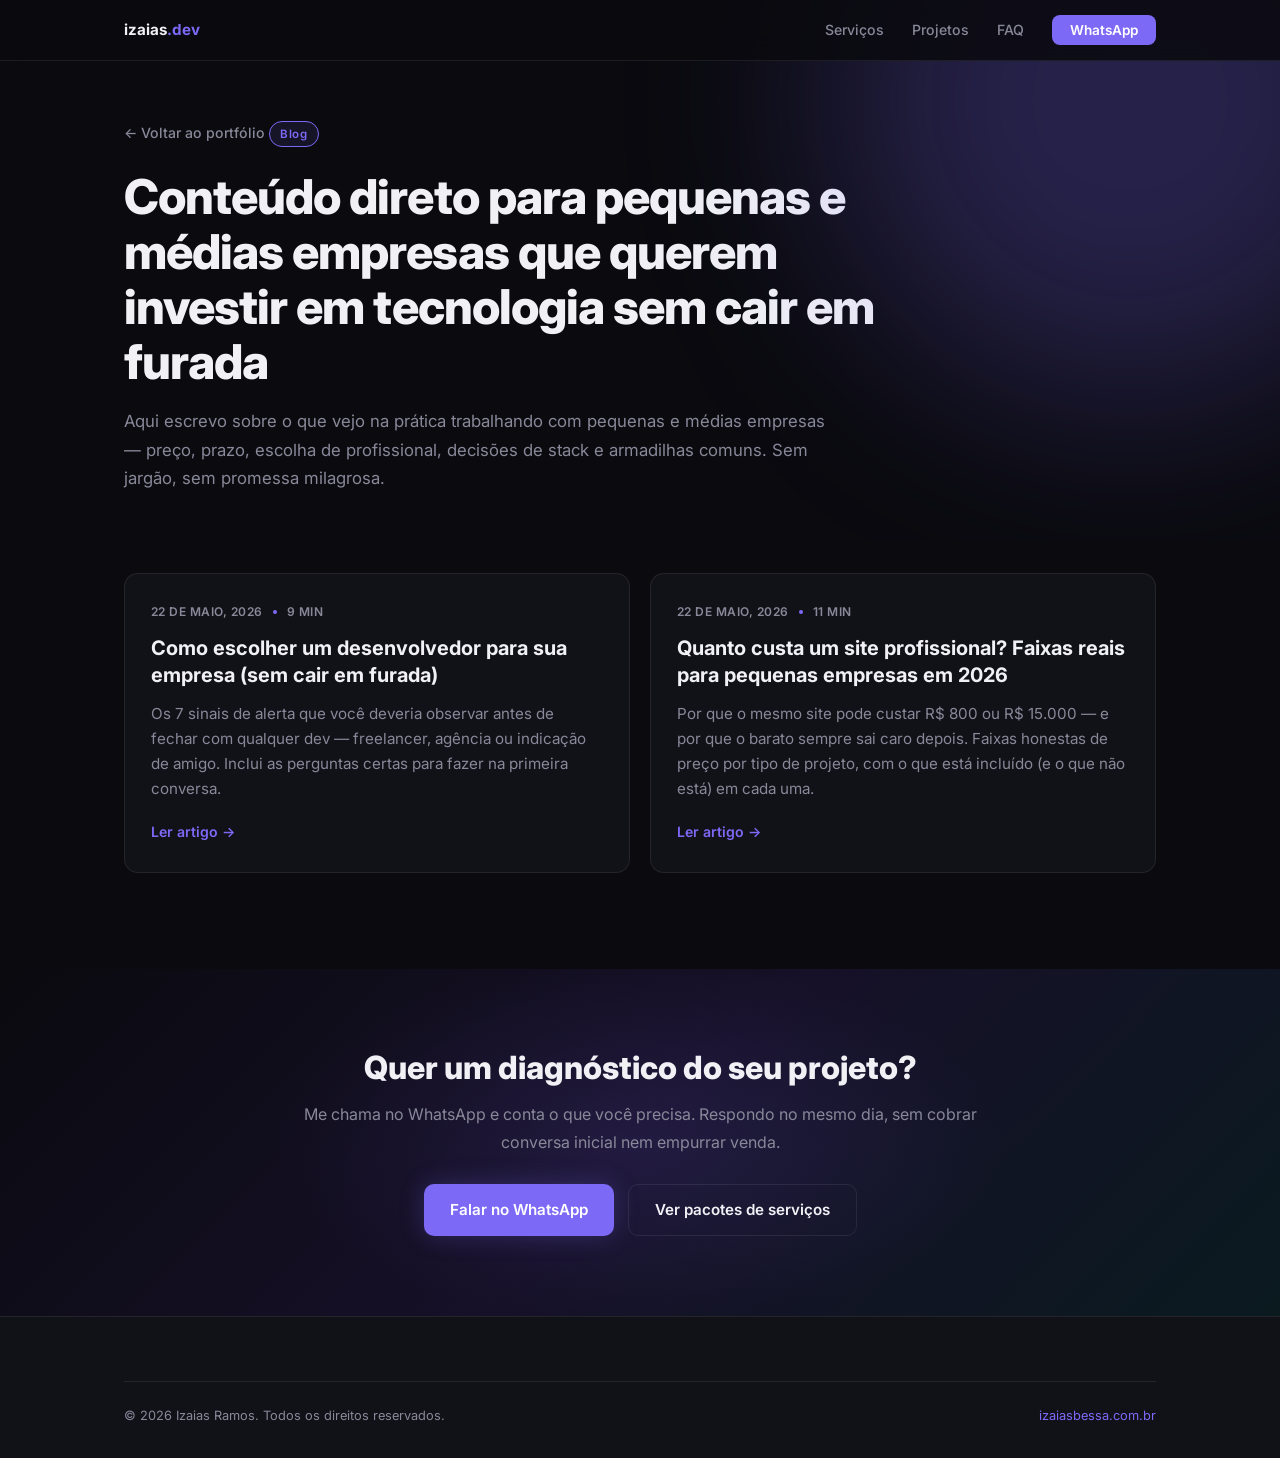
==== blog/index.html @ 595f3319 "feat: add case studies for Bruna Bessa and Jéssica Lopes with SEO optimization and responsive design" ====
<!DOCTYPE html>
<html lang="pt-BR">
<head>
  <meta charset="UTF-8" />
  <meta name="viewport" content="width=device-width, initial-scale=1.0" />
  <title>Blog — Izaias Ramos | Sites e Sistemas Web para Pequenas Empresas</title>
  <meta name="description" content="Conteúdo direto para empresários e gestores que querem investir em site, sistema ou automação sem cair em furada. Sem jargão, sem promessa milagrosa." />
  <meta name="robots" content="index, follow" />
  <meta name="author" content="Izaias Ramos" />
  <link rel="canonical" href="https://www.izaiasbessa.com.br/blog/" />
  <link rel="icon" type="image/svg+xml" href="../assets/favicon.svg" />
  <link rel="shortcut icon" href="../assets/favicon.svg" />
  <link rel="apple-touch-icon" href="../assets/favicon.svg" />
  <meta name="theme-color" content="#0a0a0f" />

  <!-- Open Graph -->
  <meta property="og:locale" content="pt_BR" />
  <meta property="og:type" content="website" />
  <meta property="og:title" content="Blog — Izaias Ramos | Sites e Sistemas Web para Pequenas Empresas" />
  <meta property="og:description" content="Conteúdo direto para empresários e gestores que querem investir em site, sistema ou automação sem cair em furada." />
  <meta property="og:url" content="https://www.izaiasbessa.com.br/blog/" />
  <meta property="og:site_name" content="Izaias Ramos Dev" />
  <meta property="og:image" content="https://github.com/izaiasramos.png" />

  <!-- Twitter Card -->
  <meta name="twitter:card" content="summary_large_image" />
  <meta name="twitter:title" content="Blog — Izaias Ramos" />
  <meta name="twitter:description" content="Conteúdo direto para pequenas e médias empresas sobre sites, sistemas web e automações." />
  <meta name="twitter:image" content="https://github.com/izaiasramos.png" />

  <!-- Schema.org Blog -->
  <script type="application/ld+json">
  {
    "@context": "https://schema.org",
    "@type": "Blog",
    "name": "Blog Izaias Ramos",
    "description": "Conteúdo prático sobre sites, sistemas web e automações para pequenas e médias empresas.",
    "url": "https://www.izaiasbessa.com.br/blog/",
    "author": {
      "@type": "Person",
      "name": "Izaias Ramos",
      "url": "https://www.izaiasbessa.com.br/"
    },
    "blogPost": [
      {
        "@type": "BlogPosting",
        "headline": "Como escolher um desenvolvedor para sua empresa (sem cair em furada)",
        "url": "https://www.izaiasbessa.com.br/blog/como-escolher-desenvolvedor-pme/",
        "datePublished": "2026-05-22"
      },
      {
        "@type": "BlogPosting",
        "headline": "Quanto custa um site profissional? Faixas reais para pequenas empresas em 2026",
        "url": "https://www.izaiasbessa.com.br/blog/site-profissional-quanto-custa/",
        "datePublished": "2026-05-22"
      }
    ]
  }
  </script>

  <!-- Fonts: non-blocking -->
  <link rel="preconnect" href="https://fonts.googleapis.com" />
  <link rel="preconnect" href="https://fonts.gstatic.com" crossorigin />
  <link rel="dns-prefetch" href="https://www.googletagmanager.com" />
  <link rel="preload" as="style" href="https://fonts.googleapis.com/css2?family=Inter:wght@400;500;600;700;800&family=Fira+Code:wght@400;500&display=swap" onload="this.onload=null;this.rel='stylesheet'" />
  <noscript><link rel="stylesheet" href="https://fonts.googleapis.com/css2?family=Inter:wght@400;500;600;700;800&family=Fira+Code:wght@400;500&display=swap" /></noscript>

  <link rel="stylesheet" href="../assets/css/main.css" />
  <link rel="stylesheet" href="blog.css" />
</head>
<body>

<!-- NAV -->
<nav>
  <div class="container nav-inner">
    <a href="../" class="nav-logo">izaias<span>.dev</span></a>
    <ul class="nav-links">
      <li><a href="../#services" data-section="blog-nav" data-button="Servicos">Serviços</a></li>
      <li><a href="../#projects" data-section="blog-nav" data-button="Projetos">Projetos</a></li>
      <li><a href="../#faq" data-section="blog-nav" data-button="FAQ">FAQ</a></li>
      <li><a href="https://wa.me/5511998110569?text=Ol%C3%A1%20Izaias%21%20Vim%20pelo%20blog%20do%20seu%20portf%C3%B3lio."
             target="_blank" rel="noopener"
             class="nav-cta" data-section="blog-nav" data-button="WhatsApp Topo">WhatsApp</a></li>
    </ul>
  </div>
</nav>

<!-- HERO -->
<section class="blog-hero">
  <div class="container">
    <a href="../" class="blog-back" data-section="blog-hero" data-button="Voltar Home">← Voltar ao portfólio</a>
    <p class="tag accent" style="margin-bottom:12px">Blog</p>
    <h1>Conteúdo direto para pequenas e médias empresas que querem investir em tecnologia sem cair em furada</h1>
    <p class="blog-hero-sub">
      Aqui escrevo sobre o que vejo na prática trabalhando com pequenas e médias empresas — preço, prazo, escolha de profissional, decisões de stack e armadilhas comuns. Sem jargão, sem promessa milagrosa.
    </p>
  </div>
</section>

<!-- LIST -->
<section class="blog-list">
  <div class="container">
    <div class="blog-list-grid">

      <a href="como-escolher-desenvolvedor-pme/" class="blog-card" data-section="blog-list" data-button="Post Escolher Desenvolvedor">
        <div class="blog-card-meta">
          <span>22 de maio, 2026</span>
          <span class="dot"></span>
          <span>9 min</span>
        </div>
        <h2>Como escolher um desenvolvedor para sua empresa (sem cair em furada)</h2>
        <p>
          Os 7 sinais de alerta que você deveria observar antes de fechar com qualquer dev — freelancer, agência ou indicação de amigo. Inclui as perguntas certas para fazer na primeira conversa.
        </p>
        <span class="blog-card-cta">Ler artigo →</span>
      </a>

      <a href="site-profissional-quanto-custa/" class="blog-card" data-section="blog-list" data-button="Post Quanto Custa Site">
        <div class="blog-card-meta">
          <span>22 de maio, 2026</span>
          <span class="dot"></span>
          <span>11 min</span>
        </div>
        <h2>Quanto custa um site profissional? Faixas reais para pequenas empresas em 2026</h2>
        <p>
          Por que o mesmo site pode custar R$ 800 ou R$ 15.000 — e por que o barato sempre sai caro depois. Faixas honestas de preço por tipo de projeto, com o que está incluído (e o que não está) em cada uma.
        </p>
        <span class="blog-card-cta">Ler artigo →</span>
      </a>

    </div>
  </div>
</section>

<!-- CTA -->
<section class="blog-cta">
  <div class="container">
    <div class="blog-cta-inner">
      <h2>Quer um diagnóstico do seu projeto?</h2>
      <p>Me chama no WhatsApp e conta o que você precisa. Respondo no mesmo dia, sem cobrar conversa inicial nem empurrar venda.</p>
      <div class="blog-cta-actions">
        <a href="https://wa.me/5511998110569?text=Ol%C3%A1%20Izaias%21%20Vim%20pelo%20blog%20do%20seu%20portf%C3%B3lio%20e%20quero%20conversar%20sobre%20um%20projeto."
           target="_blank" rel="noopener"
           class="btn btn-primary"
           data-section="blog-cta-final" data-button="WhatsApp Final">
          Falar no WhatsApp
        </a>
        <a href="../#services" class="btn btn-ghost" data-section="blog-cta-final" data-button="Ver Servicos">
          Ver pacotes de serviços
        </a>
      </div>
    </div>
  </div>
</section>

<!-- FOOTER -->
<footer>
  <div class="container">
    <div class="footer-bottom">
      <span>© 2026 Izaias Ramos. Todos os direitos reservados.</span>
      <a href="../">izaiasbessa.com.br</a>
    </div>
  </div>
</footer>

<!-- Google Tag Manager -->
<script defer>(function (w, d, s, l, i) {
    w[l] = w[l] || []; w[l].push({
      'gtm.start':
        new Date().getTime(), event: 'gtm.js'
    }); var f = d.getElementsByTagName(s)[0],
      j = d.createElement(s), dl = l != 'dataLayer' ? '&l=' + l : ''; j.async = true; j.src =
        'https://www.googletagmanager.com/gtm.js?id=' + i + dl; f.parentNode.insertBefore(j, f);
  })(window, document, 'script', 'dataLayer', 'GTM-M8SWJWWD');</script>
<!-- End Google Tag Manager -->

<!-- Google Tag Manager (noscript) -->
<noscript><iframe src="https://www.googletagmanager.com/ns.html?id=GTM-M8SWJWWD" height="0" width="0" style="display:none;visibility:hidden"></iframe></noscript>
<!-- End Google Tag Manager (noscript) -->

<script src="../assets/js/main.js" defer></script>
</body>
</html>
---- assets/css/main.css ----
*, *::before, *::after { box-sizing: border-box; margin: 0; padding: 0; }

:root {
  --bg: #0a0a0f;
  --bg2: #111118;
  --bg3: #1a1a24;
  --border: rgba(255,255,255,.08);
  --ink: #f0f0f5;
  --muted: #888899;
  --accent: #7c6af7;
  --accent2: #5eead4;
  --accent-glow: rgba(124,106,247,.25);
  --radius: 14px;
}

html { scroll-behavior: smooth; }

body {
  background: var(--bg);
  color: var(--ink);
  font-family: 'Inter', sans-serif;
  font-size: 16px;
  line-height: 1.6;
  overflow-x: hidden;
}

/* ── UTILS ── */
.container { max-width: 1080px; margin: 0 auto; padding: 0 24px; }
.mono { font-family: 'Fira Code', monospace; }
.tag {
  display: inline-block;
  font-size: .72rem;
  font-weight: 600;
  letter-spacing: .06em;
  padding: 3px 10px;
  border-radius: 99px;
  border: 1px solid var(--border);
  color: var(--muted);
  background: var(--bg3);
}
.tag.accent { border-color: var(--accent); color: var(--accent); background: rgba(124,106,247,.1); }
.tag.teal   { border-color: var(--accent2); color: var(--accent2); background: rgba(94,234,212,.1); }

section { padding: 76px 0; }

@media(max-width:720px) {
  section { padding: 44px 0; }
}
h2.section-title {
  font-size: clamp(1.6rem, 3vw, 2.2rem);
  font-weight: 800;
  margin-bottom: 8px;
}
.section-sub {
  color: var(--muted);
  font-size: 1rem;
  margin-bottom: 48px;
}

/* ── NAV ── */
nav {
  position: fixed;
  top: 0; left: 0; right: 0;
  z-index: 100;
  background: rgba(10,10,15,.85);
  backdrop-filter: blur(14px);
  border-bottom: 1px solid var(--border);
}
.nav-inner {
  display: flex;
  align-items: center;
  justify-content: space-between;
  height: 60px;
}
.nav-logo {
  font-weight: 700;
  font-size: .95rem;
  color: var(--ink);
  text-decoration: none;
}
.nav-logo span { color: var(--accent); }
.nav-links { display: flex; gap: 28px; list-style: none; }
.nav-links a {
  color: var(--muted);
  text-decoration: none;
  font-size: .88rem;
  font-weight: 500;
  transition: color .2s;
}
.nav-links a:hover { color: var(--ink); }
.nav-links a.active { color: var(--ink); }
.nav-cta {
  background: var(--accent);
  color: #fff !important;
  padding: 7px 18px;
  border-radius: 8px;
  font-size: .85rem !important;
  font-weight: 600 !important;
  transition: opacity .2s !important;
}
.nav-cta:hover { opacity: .85; }

/* Hamburger */
.nav-hamburger {
  display: none;
  flex-direction: column;
  gap: 5px;
  background: none;
  border: none;
  cursor: pointer;
  padding: 8px;
}
.nav-hamburger span {
  display: block;
  width: 22px;
  height: 2px;
  background: var(--ink);
  border-radius: 2px;
  transition: all .25s;
}
.nav-hamburger.open span:nth-child(1) { transform: translateY(7px) rotate(45deg); }
.nav-hamburger.open span:nth-child(2) { opacity: 0; transform: scaleX(0); }
.nav-hamburger.open span:nth-child(3) { transform: translateY(-7px) rotate(-45deg); }

@media(max-width:680px) {
  .nav-links { display: none; }
  .nav-hamburger { display: flex; }
}

/* Mobile nav overlay */
.mobile-nav {
  position: fixed;
  top: 60px; left: 0; right: 0;
  background: rgba(10,10,15,.97);
  backdrop-filter: blur(20px);
  border-bottom: 1px solid var(--border);
  z-index: 99;
  max-height: 0;
  overflow: hidden;
  transition: max-height .32s ease, padding .32s ease;
}
.mobile-nav.open { max-height: 400px; padding: 12px 0 20px; }
.mobile-nav ul { list-style: none; }
.mobile-nav-link {
  display: block;
  padding: 13px 24px;
  color: var(--muted);
  text-decoration: none;
  font-size: 1rem;
  font-weight: 500;
  transition: color .2s, background .2s;
}
.mobile-nav-link:hover { color: var(--ink); background: rgba(255,255,255,.04); }
.mobile-nav-cta {
  display: block;
  margin: 10px 24px 0;
  padding: 12px 20px !important;
  background: var(--accent);
  color: #fff !important;
  border-radius: 8px;
  font-weight: 600 !important;
  text-align: center;
  text-decoration: none;
}
.mobile-nav-cta:hover { opacity: .85; background: var(--accent) !important; }

/* ── HERO ── */
#hero {
  min-height: 100vh;
  display: flex;
  align-items: center;
  padding-top: 60px;
  position: relative;
  overflow: hidden;
}
.hero-glow {
  position: absolute;
  width: 600px; height: 600px;
  border-radius: 50%;
  background: var(--accent-glow);
  filter: blur(100px);
  top: -100px; right: -150px;
  pointer-events: none;
}
.hero-glow2 {
  position: absolute;
  width: 400px; height: 400px;
  border-radius: 50%;
  background: rgba(94,234,212,.12);
  filter: blur(80px);
  bottom: 0; left: -100px;
  pointer-events: none;
}
.hero-content {     margin-top: 30px; position: relative; z-index: 1; max-width: 700px; }
.hero-eyebrow {
  display: flex;
  align-items: center;
  gap: 10px;
  margin-bottom: 24px;
}
.hero-eyebrow span {
  font-size: .8rem;
  color: var(--muted);
  font-family: 'Fira Code', monospace;
}
.hero-dot {
  width: 8px; height: 8px;
  border-radius: 50%;
  background: var(--accent2);
  animation: pulse 2s infinite;
  flex-shrink: 0;
}
@keyframes pulse {
  0%,100% { opacity: 1; transform: scale(1); }
  50% { opacity: .5; transform: scale(1.3); }
}
.hero-title {
  font-size: clamp(2.4rem, 6vw, 4rem);
  font-weight: 800;
  line-height: 1.1;
  margin-bottom: 20px;
  letter-spacing: -.02em;
}
.hero-title .highlight {
  background: linear-gradient(135deg, var(--accent), var(--accent2));
  -webkit-background-clip: text;
  -webkit-text-fill-color: transparent;
  background-clip: text;
}
.hero-desc {
  font-size: 1.1rem;
  color: var(--muted);
  max-width: 540px;
  margin-bottom: 36px;
  line-height: 1.7;
}
.hero-actions { display: flex; gap: 14px; flex-wrap: wrap; }
.btn {
  display: inline-flex;
  align-items: center;
  gap: 8px;
  padding: 13px 26px;
  border-radius: 10px;
  font-weight: 600;
  font-size: .95rem;
  text-decoration: none;
  transition: all .2s;
  cursor: pointer;
  border: none;
}
.btn-primary {
  background: var(--accent);
  color: #fff;
  box-shadow: 0 0 24px var(--accent-glow);
}
.btn-primary:hover { opacity: .88; transform: translateY(-1px); }
.btn-ghost {
  background: transparent;
  color: var(--ink);
  border: 1px solid var(--border);
}
.btn-ghost:hover { border-color: var(--accent); color: var(--accent); background: rgba(124,106,247,.07); }

.hero-stack {
  margin-top: 56px;
  display: flex;
  align-items: center;
  gap: 12px;
  flex-wrap: wrap;
}
.hero-stack-label { font-size: .8rem; color: var(--muted); }

/* ── ABOUT ── */
#about { background: var(--bg2); }
.about-grid {
  display: grid;
  grid-template-columns: 180px 1fr 1fr;
  gap: 48px;
  align-items: start;
}
@media(max-width:860px) {
  .about-grid { grid-template-columns: 1fr; gap: 32px; }
  .about-photo { text-align: center; }
}

/* Photo */
.about-avatar {
  width: 160px;
  height: 160px;
  border-radius: 50%;
  padding: 3px;
  background: linear-gradient(135deg, var(--accent), var(--accent2));
  box-shadow: 0 0 60px var(--accent-glow);
  margin: 0 auto 16px;
}
.about-avatar img {
  width: 100%;
  height: 100%;
  border-radius: 50%;
  object-fit: cover;
  object-position: center top;
  display: block;
}
.about-status {
  display: flex;
  align-items: center;
  gap: 8px;
  justify-content: center;
  font-size: .8rem;
  color: var(--muted);
}

.about-text p { color: var(--muted); margin-bottom: 16px; line-height: 1.8; }
.about-text p strong { color: var(--ink); }
.about-stats {
  display: grid;
  grid-template-columns: 1fr 1fr;
  gap: 16px;
}
.stat-card {
  background: var(--bg3);
  border: 1px solid var(--border);
  border-radius: var(--radius);
  padding: 20px;
}
.stat-num {
  font-size: 2rem;
  font-weight: 800;
  background: linear-gradient(135deg, var(--accent), var(--accent2));
  -webkit-background-clip: text;
  -webkit-text-fill-color: transparent;
  background-clip: text;
}
.stat-label { font-size: .82rem; color: var(--muted); margin-top: 4px; }

/* ── TRUST BLOCK ── */
#trust { background: var(--bg2); position: relative; overflow: hidden; }
#trust::before {
  content: '';
  position: absolute;
  top: 50%; left: 50%;
  transform: translate(-50%, -50%);
  width: 600px; height: 300px;
  background: radial-gradient(ellipse, rgba(124,106,247,.06), transparent 70%);
  pointer-events: none;
}
.trust-clients {
  display: grid;
  grid-template-columns: repeat(auto-fit, minmax(200px, 1fr));
  gap: 16px;
  margin-bottom: 48px;
  position: relative;
}
.trust-client-card {
  background: var(--bg3);
  border: 1px solid var(--border);
  border-radius: var(--radius);
  padding: 24px 20px;
  text-align: center;
  transition: border-color .2s, transform .2s;
}
.trust-client-card:hover { border-color: var(--accent); transform: translateY(-3px); }
.trust-client-icon { font-size: 2rem; margin-bottom: 10px; }
.trust-client-name { font-size: .98rem; font-weight: 700; color: var(--ink); margin-bottom: 4px; }
.trust-client-tag {
  font-size: .76rem;
  color: var(--muted);
  font-family: 'Fira Code', monospace;
}

.trust-meta-grid {
  display: grid;
  grid-template-columns: repeat(auto-fit, minmax(280px, 1fr));
  gap: 16px;
  position: relative;
}
.trust-meta-card {
  background: var(--bg3);
  border: 1px solid var(--border);
  border-radius: var(--radius);
  padding: 24px;
  display: flex;
  flex-direction: column;
}
.trust-meta-title {
  font-size: .75rem;
  font-weight: 700;
  letter-spacing: .1em;
  text-transform: uppercase;
  color: var(--accent);
  margin-bottom: 12px;
}
.trust-meta-desc {
  color: var(--muted);
  font-size: .9rem;
  line-height: 1.7;
  margin-bottom: 16px;
  flex: 1;
}
.trust-meta-tags { display: flex; flex-wrap: wrap; gap: 8px; }

/* ── PROJECTS ── */
#projects {
  position: relative;
}
#projects::before {
  content: '';
  position: absolute;
  inset: 0;
  background-image: radial-gradient(rgba(124,106,247,.05) 1px, transparent 1px);
  background-size: 32px 32px;
  pointer-events: none;
}
.projects-grid {
  display: grid;
  grid-template-columns: repeat(auto-fill, minmax(480px, 1fr));
  gap: 24px;
  position: relative;
}
@media(max-width:560px){ .projects-grid { grid-template-columns: 1fr; } }
.project-card {
  background: var(--bg2);
  border: 1px solid var(--border);
  border-radius: var(--radius);
  overflow: hidden;
  transition: border-color .2s, transform .2s;
}
.project-card:hover {
  border-color: var(--accent);
  transform: translateY(-4px);
}
.project-preview {
  width: 100%;
  height: 220px;
  object-fit: cover;
  display: block;
  background: var(--bg3);
}
.project-video {
  width: 100%;
  height: 220px;
  object-fit: cover;
  display: block;
  background: var(--bg3);
}
.project-preview-placeholder {
  width: 100%;
  height: 200px;
  display: flex;
  flex-direction: column;
  align-items: center;
  justify-content: center;
  gap: 12px;
  font-size: 2.8rem;
  background: linear-gradient(135deg, var(--bg3), var(--bg2));
  border-bottom: 1px solid var(--border);
  position: relative;
  overflow: hidden;
}
.project-preview-placeholder::after {
  content: '';
  position: absolute;
  inset: 0;
  background: radial-gradient(circle at 50% 50%, var(--accent-glow), transparent 70%);
}
.project-body { padding: 24px; }
.project-tags { display: flex; flex-wrap: wrap; gap: 6px; margin-bottom: 14px; }
.project-title { font-size: 1.15rem; font-weight: 700; margin-bottom: 8px; }
.project-desc { color: var(--muted); font-size: .9rem; line-height: 1.7; margin-bottom: 20px; }
.project-links { display: flex; gap: 10px; }
.project-link {
  font-size: .82rem;
  font-weight: 600;
  color: var(--accent);
  text-decoration: none;
  display: flex;
  align-items: center;
  gap: 5px;
  transition: opacity .2s;
}
.project-link:hover { opacity: .7; }
.project-link.muted { color: var(--muted); }

/* ── SERVICES ── */
#services { background: var(--bg); position: relative; }
#services::before {
  content: '';
  position: absolute;
  inset: 0;
  background-image: radial-gradient(rgba(94,234,212,.04) 1px, transparent 1px);
  background-size: 32px 32px;
  pointer-events: none;
}
.services-grid {
  display: grid;
  /* grid-template-columns: repeat(auto-fit, minmax(300px, 1fr)); */
  gap: 24px;
  position: relative;
}
.service-card {
  display: flex;
  flex-direction: column;
  background: var(--bg2);
  border: 1px solid var(--border);
  border-radius: var(--radius);
  padding: 28px;
  transition: border-color .2s, transform .2s;
}
.service-card:hover { border-color: var(--accent); transform: translateY(-4px); }
.service-card.featured { border-color: var(--accent); box-shadow: 0 0 36px var(--accent-glow); }
.service-card-badge {
  align-self: flex-start;
  font-size: .68rem;
  font-weight: 700;
  letter-spacing: .08em;
  text-transform: uppercase;
  color: var(--accent2);
  margin-bottom: 14px;
}
.service-icon { font-size: 2rem; margin-bottom: 12px; }
.service-name { font-size: 1.2rem; font-weight: 700; margin-bottom: 8px; }
.service-price {
  font-family: 'Fira Code', monospace;
  font-size: .82rem;
  color: var(--accent2);
  margin-bottom: 16px;
}
.service-desc { color: var(--muted); font-size: .9rem; line-height: 1.7; margin-bottom: 18px; }
.service-list {
  list-style: none;
  margin-bottom: 22px;
  flex: 1;
}
.service-list li {
  position: relative;
  padding: 6px 0 6px 22px;
  color: var(--ink);
  font-size: .88rem;
  line-height: 1.5;
}
.service-list li::before {
  content: '✓';
  position: absolute;
  left: 0;
  top: 6px;
  color: var(--accent2);
  font-weight: 800;
}
.service-meta {
  display: flex;
  flex-direction: column;
  gap: 4px;
  font-size: .78rem;
  color: var(--muted);
  margin-bottom: 18px;
  padding: 12px 14px;
  background: var(--bg3);
  border-radius: 10px;
}
.service-meta strong { color: var(--ink); font-weight: 600; }
.service-cta { width: 100%; justify-content: center; }

/* ── FAQ ── */
#faq { background: var(--bg); }
.faq-list {
  max-width: 820px;
  margin: 0 auto;
}
.faq-item {
  background: var(--bg2);
  border: 1px solid var(--border);
  border-radius: var(--radius);
  margin-bottom: 12px;
  overflow: hidden;
  transition: border-color .2s;
}
.faq-item:hover { border-color: rgba(124,106,247,.4); }
.faq-item[open] { border-color: var(--accent); }
.faq-item summary {
  padding: 18px 22px;
  cursor: pointer;
  font-weight: 600;
  font-size: 1rem;
  color: var(--ink);
  display: flex;
  align-items: center;
  justify-content: space-between;
  gap: 16px;
  list-style: none;
  transition: color .2s;
}
.faq-item summary::-webkit-details-marker { display: none; }
.faq-item summary::after {
  content: '+';
  font-size: 1.4rem;
  font-weight: 400;
  color: var(--accent);
  transition: transform .25s;
  flex-shrink: 0;
}
.faq-item[open] summary::after { transform: rotate(45deg); }
.faq-item summary:hover { color: var(--accent); }
.faq-answer {
  padding: 0 22px 20px;
  color: var(--muted);
  font-size: .92rem;
  line-height: 1.75;
}

/* ── SKILLS ── */
/* AGENDA / CALENDLY */
#agenda { background: var(--bg2); position: relative; overflow: hidden; }
#agenda::before {
  content: '';
  position: absolute;
  top: -120px; left: 50%;
  width: 60%; height: auto;
  transform: translateX(-50%);
  background: radial-gradient(circle, var(--accent-glow) 0%, transparent 70%);
  pointer-events: none;
}
.agenda-inner {
  max-width: 900px;
  margin: 48px auto 0;
}
.agenda-widget {
  width: 100%;
}
.agenda-loader {
  display: flex;
  flex-direction: column;
  align-items: center;
  justify-content: center;
  gap: 12px;
  color: var(--ink);
  opacity: .4;
  font-size: .95rem;
  padding: 80px 0;
  height: 200px;
}
.agenda-loader-icon { font-size: 2.5rem; }
/* Garante que o widget não estoure a largura do container no mobile */
.calendly-inline-widget {
  width: 100% !important;
  max-width: 100% !important;
  display: block;
}

.agenda-fallback {
  text-align: center;
  margin-top: 16px;
  font-size: .88rem;
  opacity: .5;
}
.agenda-fallback a { color: var(--accent2); }
.agenda-fallback a:hover { opacity: .8; }

#skills { background: var(--bg2); }
.skills-grid {
  display: grid;
  grid-template-columns: repeat(auto-fill, minmax(240px, 1fr));
  gap: 20px;
}
.skill-group {
  background: var(--bg3);
  border: 1px solid var(--border);
  border-radius: var(--radius);
  padding: 24px;
}
.skill-group-title {
  font-size: .75rem;
  font-weight: 700;
  letter-spacing: .1em;
  text-transform: uppercase;
  color: var(--accent);
  margin-bottom: 16px;
}
.skill-list { display: flex; flex-wrap: wrap; gap: 8px; }
.skill-pill {
  font-size: .8rem;
  font-weight: 500;
  padding: 5px 12px;
  border-radius: 99px;
  background: var(--bg2);
  border: 1px solid var(--border);
  color: var(--ink);
}

/* ── EXPERIENCE ── */
#experience {
  background: linear-gradient(135deg, #0a0a0f 0%, #0f0f1e 50%, #0a1020 100%);
  position: relative;
  overflow: hidden;
}
#experience::before {
  content: '';
  position: absolute;
  top: 50%; left: 50%;
  transform: translate(-50%, -50%);
  width: 800px; height: 400px;
  background: radial-gradient(ellipse, rgba(124,106,247,.07), transparent 65%);
  pointer-events: none;
}
.timeline { position: relative; padding-left: 28px; }
.timeline::before {
  content: '';
  position: absolute;
  left: 0; top: 8px; bottom: 0;
  width: 2px;
  background: linear-gradient(to bottom, var(--accent), transparent);
}
.timeline-item { position: relative; margin-bottom: 44px; }
.timeline-item::before {
  content: '';
  position: absolute;
  left: -34px; top: 6px;
  width: 12px; height: 12px;
  border-radius: 50%;
  background: var(--accent);
  border: 2px solid var(--bg);
  box-shadow: 0 0 12px var(--accent-glow);
}
.timeline-period {
  font-size: .78rem;
  font-family: 'Fira Code', monospace;
  color: var(--accent2);
  margin-bottom: 4px;
}
.timeline-role { font-size: 1.05rem; font-weight: 700; }
.timeline-company { color: var(--muted); font-size: .9rem; margin-bottom: 12px; }
.timeline-desc { color: var(--muted); font-size: .9rem; line-height: 1.7; }
.timeline-bullets { list-style: none; color: var(--muted); font-size: .88rem; margin-top: 10px; }
.timeline-bullets li { margin-bottom: 6px; padding-left: 16px; position: relative; }
.timeline-bullets li::before { content: '›'; position: absolute; left: 0; color: var(--accent); font-weight: 700; }

/* ── CONTACT ── */
#contact { background: var(--bg2); }
.contact-grid {
  display: grid;
  grid-template-columns: 1fr 1fr;
  gap: 48px;
  align-items: start;
}
@media(max-width:720px){ .contact-grid { grid-template-columns: 1fr; } }
.contact-info p { color: var(--muted); font-size: .95rem; line-height: 1.8; margin-bottom: 28px; }
.contact-links { display: flex; flex-direction: column; gap: 12px; }
.contact-link {
  display: flex;
  align-items: center;
  gap: 12px;
  color: var(--ink);
  text-decoration: none;
  font-size: .92rem;
  font-weight: 500;
  padding: 12px 16px;
  border-radius: 10px;
  border: 1px solid var(--border);
  background: var(--bg3);
  transition: border-color .2s, transform .2s;
}
.contact-link:hover { border-color: var(--accent); transform: translateX(4px); }
.contact-link-icon { font-size: 1.2rem; width: 28px; text-align: center; }
.contact-form { display: flex; flex-direction: column; gap: 16px; }
.form-row { display: grid; grid-template-columns: 1fr 1fr; gap: 16px; }
@media(max-width:480px){ .form-row { grid-template-columns: 1fr; } }
.form-field { display: flex; flex-direction: column; gap: 6px; }
.form-field label { font-size: .82rem; font-weight: 600; color: var(--muted); }
.form-field input,
.form-field textarea {
  background: var(--bg3);
  border: 1px solid var(--border);
  border-radius: 8px;
  padding: 11px 14px;
  color: var(--ink);
  font-family: 'Inter', sans-serif;
  font-size: .92rem;
  outline: none;
  transition: border-color .2s;
  resize: none;
}
.form-field input:focus,
.form-field textarea:focus { border-color: var(--accent); }
.form-status { font-size: .85rem; margin-top: 4px; }

/* ── FLOATING WHATSAPP ── */
.floating-whatsapp {
  position: fixed;
  bottom: 28px;
  right: 24px;
  z-index: 150;
  width: 60px;
  height: 60px;
}
.floating-whatsapp-btn {
  display: flex;
  align-items: center;
  justify-content: center;
  width: 60px;
  height: 60px;
  border-radius: 50%;
  background: linear-gradient(135deg, #25D366, #128C7E);
  color: #fff;
  text-decoration: none;
  border: none;
  box-shadow: 0 8px 28px rgba(37,211,102,.42), inset 0 0 0 3px rgba(255,255,255,.45);
  transition: transform .25s, box-shadow .25s;
  outline: none;
  -webkit-tap-highlight-color: transparent;
}
.floating-whatsapp-btn:hover {
  transform: translateY(-3px) scale(1.06);
  box-shadow: 0 16px 40px rgba(37,211,102,.5), inset 0 0 0 3px rgba(255,255,255,.45);
}
.floating-whatsapp-btn:focus, .floating-whatsapp-btn:focus-visible { outline: none; }
.floating-whatsapp-btn svg { width: 28px; height: 28px; display: block; }
@media(max-width:768px) {
  .floating-whatsapp { bottom: 20px; right: 16px; }
}

/* ── SCROLLBAR ── */
::-webkit-scrollbar { width: 6px; }
::-webkit-scrollbar-track { background: var(--bg); }
::-webkit-scrollbar-thumb {
  background: linear-gradient(to bottom, var(--accent), var(--accent2));
  border-radius: 99px;
}
::-webkit-scrollbar-thumb:hover { opacity: .8; }
* { scrollbar-width: thin; scrollbar-color: var(--accent) var(--bg); }

/* ── FOOTER ── */
footer {
  border-top: 1px solid var(--border);
  padding: 64px 0 32px;
  background: var(--bg2);
}
.footer-grid {
  display: grid;
  grid-template-columns: 2fr 1fr 1fr 1fr;
  gap: 48px;
  margin-bottom: 48px;
}
@media(max-width:860px) { .footer-grid { grid-template-columns: 1fr 1fr; gap: 36px; } }
@media(max-width:520px) { .footer-grid { grid-template-columns: 1fr; gap: 32px; } }
.footer-brand .nav-logo { display: inline-block; margin-bottom: 14px; font-size: 1.1rem; }
.footer-brand p { color: var(--muted); font-size: .88rem; line-height: 1.7; margin-bottom: 20px; max-width: 260px; }
.footer-socials { display: flex; gap: 10px; flex-wrap: wrap; }
.footer-social-link {
  display: flex;
  align-items: center;
  gap: 6px;
  color: var(--muted);
  font-size: .8rem;
  font-weight: 600;
  text-decoration: none;
  padding: 6px 12px;
  border-radius: 8px;
  border: 1px solid var(--border);
  background: var(--bg3);
  transition: border-color .2s, color .2s;
}
.footer-social-link:hover { border-color: var(--accent); color: var(--accent); }
.footer-col-title {
  font-size: .73rem;
  font-weight: 700;
  letter-spacing: .1em;
  text-transform: uppercase;
  color: var(--accent);
  margin-bottom: 20px;
}
.footer-links { list-style: none; display: flex; flex-direction: column; gap: 10px; }
.footer-links a {
  color: var(--muted);
  text-decoration: none;
  font-size: .88rem;
  transition: color .2s;
}
.footer-links a:hover { color: var(--ink); }
.footer-links li { color: var(--muted); font-size: .88rem; display: flex; align-items: flex-start; gap: 8px; }
.footer-bottom {
  border-top: 1px solid var(--border);
  padding-top: 24px;
  display: flex;
  justify-content: space-between;
  align-items: center;
  flex-wrap: wrap;
  gap: 8px;
  color: var(--muted);
  font-size: .8rem;
}
.footer-bottom a { color: var(--accent); text-decoration: none; }

/* ── SCROLL REVEAL ── */
.reveal { opacity: 0; transform: translateY(24px); transition: opacity .6s, transform .6s; }
.reveal.visible { opacity: 1; transform: none; }

/* ── SCROLL TO TOP ── */
.scroll-top {
  -webkit-appearance: none;
  appearance: none;
  position: fixed;
  bottom: 100px;
  right: 33px;
  z-index: 150;
  width: 42px;
  height: 42px;
  border-radius: 50%;
  background: var(--bg3);
  border: 1px solid var(--border);
  color: var(--muted);
  display: flex;
  align-items: center;
  justify-content: center;
  cursor: pointer;
  font-size: 1.1rem;
  opacity: 0;
  pointer-events: none;
  transition: opacity .3s, border-color .2s, color .2s, transform .2s;
}
.scroll-top.visible { opacity: 1; pointer-events: auto; }
.scroll-top:hover { border-color: var(--accent); color: var(--accent); transform: translateY(-2px); }
@media(max-width:768px) { .scroll-top { bottom: 88px; right: 25px; } }

/* ── TESTIMONIALS ── */
#testimonials { background: var(--bg); }
.testimonials-grid {
  display: grid;
  grid-template-columns: repeat(auto-fill, minmax(min(341px, 100%), 1fr));
  gap: 6px;
  justify-items: center;
}
.testimonial-card {
  background: var(--bg2);
  border: 1px solid var(--border);
  border-radius: var(--radius);
  overflow: hidden;
  transition: border-color .2s, transform .2s;
  width: 100%;
  max-width: 513px;
}
@media(max-width:560px){ 
  .testimonial-card {
    width: 100%;
    max-width: 313px;
 }
}

.testimonial-card:hover { border-color: var(--accent); transform: translateY(-4px); }
.testimonial-wpp-bar {
  display: flex;
  align-items: center;
  gap: 8px;
  padding: 10px 16px;
  background: #1a2a1f;
  border-bottom: 1px solid rgba(37,211,102,.15);
}
.testimonial-wpp-dot {
  width: 8px; height: 8px; border-radius: 50%;
  background: #25D366;
  box-shadow: 0 0 6px rgba(37,211,102,.6);
}
.testimonial-wpp-label {
  font-size: .72rem;
  font-weight: 600;
  color: #25D366;
  letter-spacing: .06em;
  text-transform: uppercase;
}
.testimonial-screenshot {
  width: 100%;
  display: block;
  object-fit: cover;
}
.testimonial-footer {
  padding: 16px 20px;
  display: flex;
  align-items: center;
  gap: 12px;
  border-top: 1px solid var(--border);
}
.testimonial-avatar {
  width: 36px; height: 36px;
  border-radius: 50%;
  background: linear-gradient(135deg, var(--accent), var(--accent2));
  display: flex; align-items: center; justify-content: center;
  font-size: .75rem; font-weight: 700; color: #fff;
  flex-shrink: 0;
}
.testimonial-name { font-size: .88rem; font-weight: 600; }
.testimonial-role { font-size: .75rem; color: var(--muted); }
---- blog/blog.css ----
/* ── BLOG ── shared styles for /blog/* pages ── */

/* Hero */
.blog-hero {
  padding: 120px 0 48px;
  position: relative;
  overflow: hidden;
}
.blog-hero::before {
  content: '';
  position: absolute;
  width: 600px; height: 600px;
  border-radius: 50%;
  background: var(--accent-glow);
  filter: blur(100px);
  top: -200px; right: -150px;
  pointer-events: none;
}
.blog-back {
  display: inline-block;
  color: var(--muted);
  font-size: .88rem;
  font-weight: 500;
  text-decoration: none;
  margin-bottom: 24px;
  transition: color .2s;
}
.blog-back:hover { color: var(--accent); }

.blog-hero h1 {
  font-size: clamp(2rem, 5vw, 3rem);
  font-weight: 800;
  line-height: 1.15;
  letter-spacing: -.02em;
  margin-bottom: 18px;
  max-width: 820px;
}
.blog-hero-sub {
  font-size: 1.05rem;
  color: var(--muted);
  line-height: 1.7;
  max-width: 720px;
}

/* Index — list of posts */
.blog-list {
  padding: 32px 0 96px;
}
.blog-list-grid {
  display: grid;
  grid-template-columns: repeat(auto-fit, minmax(320px, 1fr));
  gap: 20px;
}
.blog-card {
  background: var(--bg2);
  border: 1px solid var(--border);
  border-radius: var(--radius);
  padding: 28px 26px;
  display: flex;
  flex-direction: column;
  transition: transform .25s, border-color .25s, box-shadow .25s;
  text-decoration: none;
  color: inherit;
}
.blog-card:hover {
  transform: translateY(-4px);
  border-color: rgba(124,106,247,.4);
  box-shadow: 0 12px 36px rgba(0,0,0,.35);
}
.blog-card-meta {
  display: flex;
  gap: 10px;
  align-items: center;
  font-size: .75rem;
  color: var(--muted);
  margin-bottom: 14px;
  letter-spacing: .04em;
  text-transform: uppercase;
  font-weight: 600;
}
.blog-card-meta .dot {
  width: 4px; height: 4px;
  background: var(--accent);
  border-radius: 50%;
}
.blog-card h2 {
  font-size: 1.25rem;
  font-weight: 700;
  line-height: 1.35;
  color: var(--ink);
  margin-bottom: 12px;
}
.blog-card p {
  font-size: .95rem;
  line-height: 1.65;
  color: var(--muted);
  margin-bottom: 20px;
  flex-grow: 1;
}
.blog-card-cta {
  font-size: .88rem;
  font-weight: 600;
  color: var(--accent);
}

/* Post — article body */
.blog-post {
  padding: 32px 0 72px;
}
.blog-post-meta {
  display: flex;
  gap: 12px;
  align-items: center;
  font-size: .82rem;
  color: var(--muted);
  margin-bottom: 24px;
  letter-spacing: .04em;
  font-weight: 500;
}
.blog-post-meta .dot {
  width: 4px; height: 4px;
  background: var(--accent);
  border-radius: 50%;
}
.blog-post-body {
  max-width: 760px;
  margin: 0 auto;
}
.blog-post-body p {
  color: var(--muted);
  font-size: 1.02rem;
  line-height: 1.8;
  margin-bottom: 18px;
}
.blog-post-body p strong { color: var(--ink); }
.blog-post-body p em { color: var(--accent2); font-style: normal; }
.blog-post-body h2 {
  font-size: 1.5rem;
  font-weight: 800;
  color: var(--ink);
  margin: 48px 0 18px;
  line-height: 1.3;
  letter-spacing: -.01em;
}
.blog-post-body h3 {
  font-size: 1.18rem;
  font-weight: 700;
  color: var(--ink);
  margin: 32px 0 12px;
  line-height: 1.35;
}
.blog-post-body ul,
.blog-post-body ol {
  margin: 0 0 18px 0;
  padding-left: 0;
  list-style: none;
}
.blog-post-body ul li,
.blog-post-body ol li {
  position: relative;
  padding: 8px 0 8px 28px;
  color: var(--muted);
  font-size: 1rem;
  line-height: 1.7;
}
.blog-post-body ul li::before {
  content: '›';
  position: absolute;
  left: 0;
  top: 6px;
  color: var(--accent);
  font-size: 1.2rem;
  font-weight: 700;
}
.blog-post-body ol {
  counter-reset: blogol;
}
.blog-post-body ol li {
  counter-increment: blogol;
  padding-left: 36px;
}
.blog-post-body ol li::before {
  content: counter(blogol);
  position: absolute;
  left: 0;
  top: 6px;
  width: 24px;
  height: 24px;
  display: inline-flex;
  align-items: center;
  justify-content: center;
  font-size: .78rem;
  font-weight: 700;
  color: var(--accent2);
  background: rgba(94,234,212,.08);
  border: 1px solid rgba(94,234,212,.25);
  border-radius: 50%;
  font-family: 'Fira Code', monospace;
}
.blog-post-body li strong { color: var(--ink); }
.blog-post-body a {
  color: var(--accent);
  font-weight: 600;
  text-decoration: none;
  border-bottom: 1px dashed rgba(124,106,247,.4);
}
.blog-post-body a:hover {
  border-bottom-style: solid;
}
.blog-post-body blockquote {
  margin: 28px 0;
  padding: 20px 24px;
  border-left: 3px solid var(--accent);
  background: var(--bg3);
  border-radius: 0 var(--radius) var(--radius) 0;
  color: var(--ink);
  font-size: 1.05rem;
  line-height: 1.65;
  font-style: italic;
}
.blog-post-body code {
  font-family: 'Fira Code', monospace;
  font-size: .88em;
  padding: 2px 6px;
  background: var(--bg3);
  border-radius: 4px;
  color: var(--accent2);
}
.blog-post-body hr {
  border: none;
  border-top: 1px solid var(--border);
  margin: 48px 0;
}

/* Inline callout */
.blog-callout {
  margin: 28px 0;
  padding: 22px 24px;
  background: rgba(124,106,247,.06);
  border: 1px solid rgba(124,106,247,.25);
  border-radius: var(--radius);
}
.blog-callout p { margin: 0; color: var(--ink); font-size: .98rem; }
.blog-callout p + p { margin-top: 10px; color: var(--muted); }

/* Related posts + back */
.blog-related {
  padding: 64px 0;
  background: var(--bg2);
  border-top: 1px solid var(--border);
}
.blog-related h3 {
  font-size: 1.1rem;
  color: var(--muted);
  font-weight: 600;
  margin-bottom: 24px;
  letter-spacing: .04em;
  text-transform: uppercase;
}
.blog-related-grid {
  display: grid;
  grid-template-columns: repeat(auto-fit, minmax(280px, 1fr));
  gap: 18px;
}

/* CTA at bottom of posts */
.blog-cta {
  padding: 80px 0;
  background: linear-gradient(135deg, #0a0a0f 0%, #161028 50%, #0a1a1f 100%);
  position: relative;
  overflow: hidden;
}
.blog-cta::before {
  content: '';
  position: absolute;
  top: 50%; left: 50%;
  transform: translate(-50%, -50%);
  width: 800px; height: 400px;
  background: radial-gradient(ellipse, rgba(124,106,247,.12), transparent 65%);
  pointer-events: none;
}
.blog-cta-inner {
  position: relative;
  text-align: center;
  max-width: 680px;
  margin: 0 auto;
}
.blog-cta-inner h2 {
  font-size: clamp(1.5rem, 3vw, 2rem);
  font-weight: 800;
  line-height: 1.2;
  margin-bottom: 14px;
}
.blog-cta-inner p {
  color: var(--muted);
  font-size: 1rem;
  line-height: 1.7;
  margin-bottom: 28px;
}
.blog-cta-actions {
  display: flex;
  gap: 14px;
  justify-content: center;
  flex-wrap: wrap;
}

@media(max-width:560px) {
  .blog-hero { padding: 100px 0 32px; }
  .blog-list { padding: 24px 0 64px; }
  .blog-related { padding: 48px 0; }
  .blog-cta { padding: 64px 0; }
}
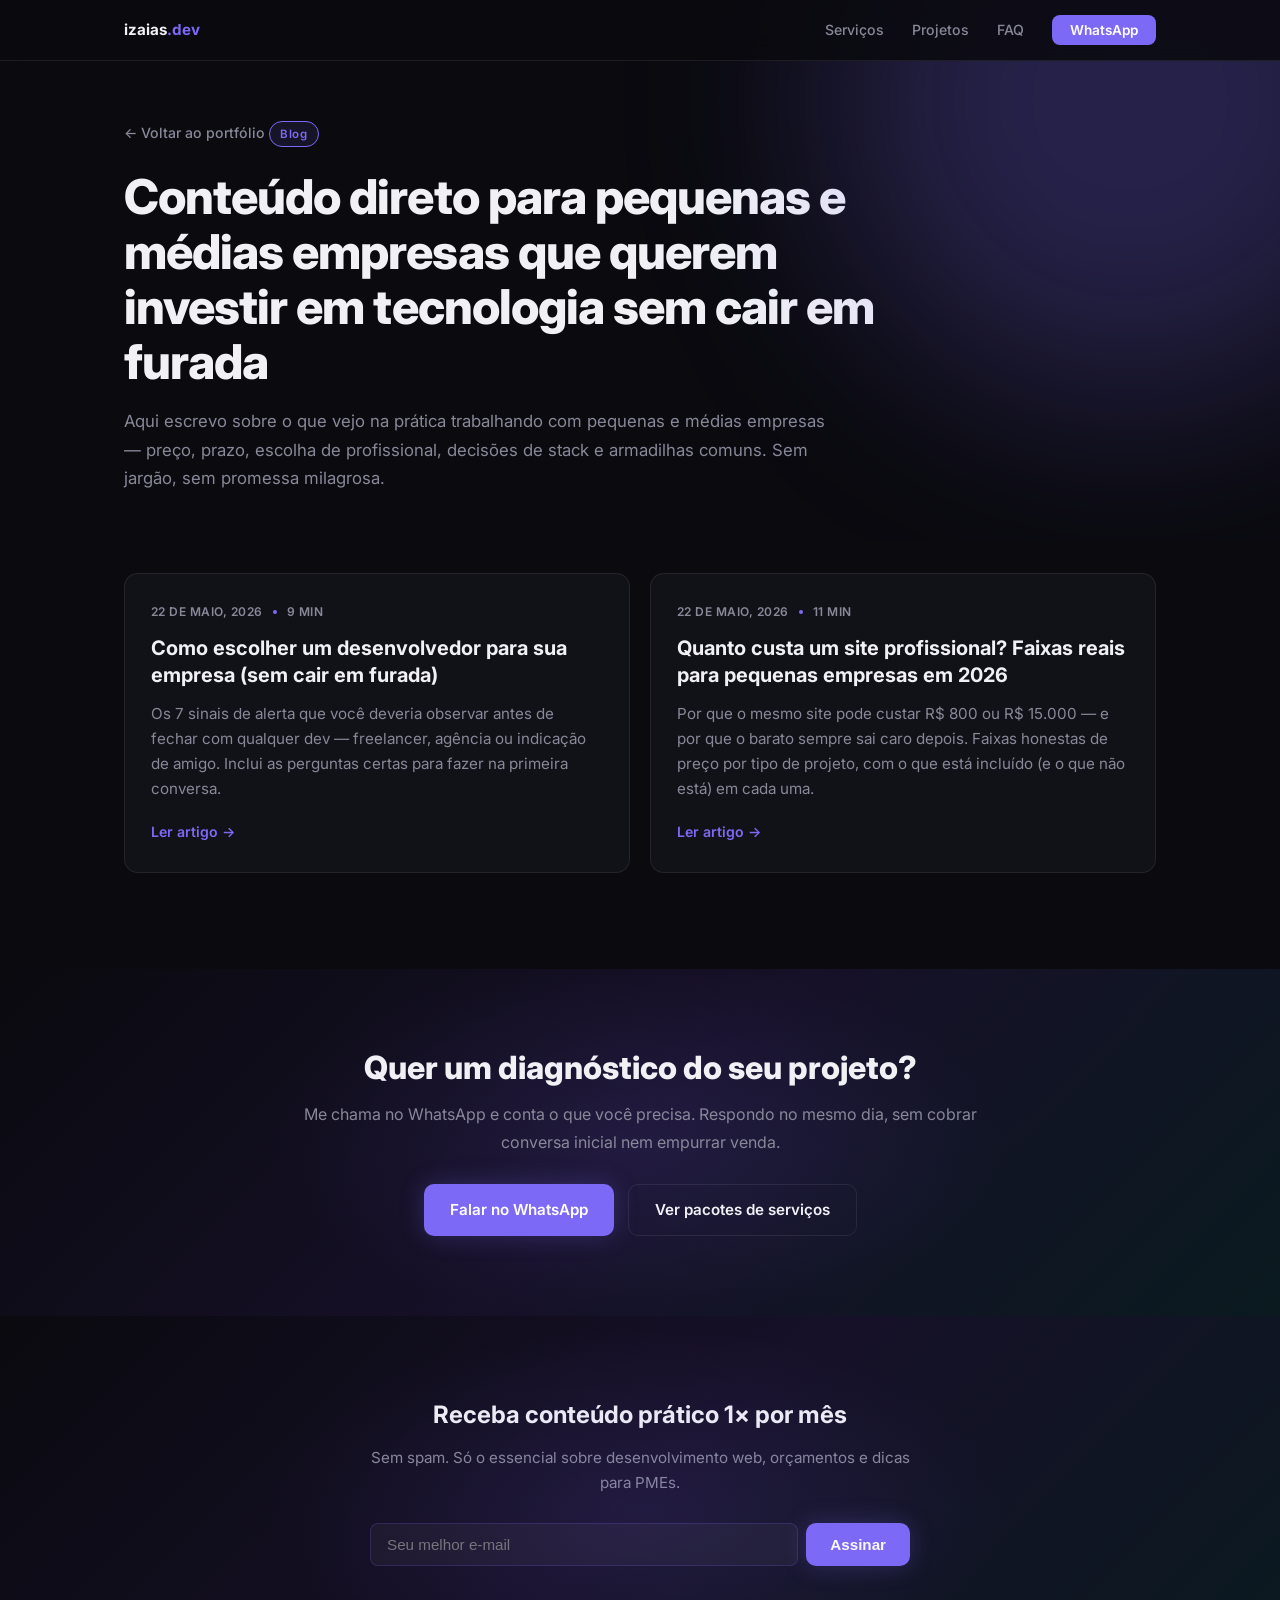
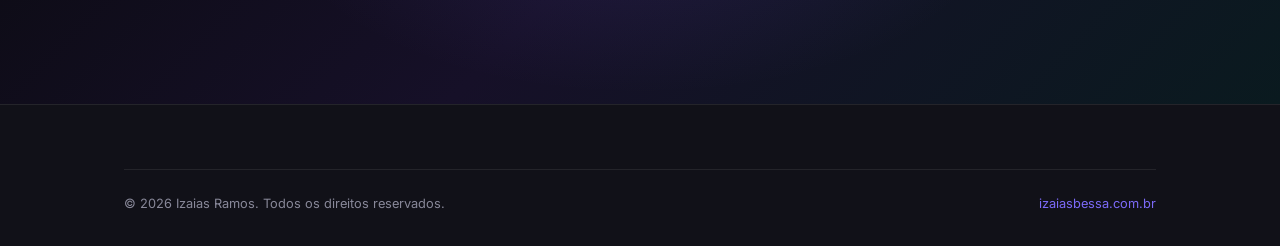
==== commit 7f13e78b: "feat: add lead magnet forms and styling for blog (Fase 4.3) - Add lead magnet capture forms to 2 blo" ====
--- a/blog/index.html
+++ b/blog/index.html
@@ -153,6 +153,24 @@
   </div>
 </section>
 
+<!-- Newsletter -->
+<section class="blog-cta">
+  <div class="container">
+    <div class="newsletter-inner">
+      <h3>Receba conteúdo prático 1× por mês</h3>
+      <p>Sem spam. Só o essencial sobre desenvolvimento web, orçamentos e dicas para PMEs.</p>
+      <form class="newsletter-form">
+        <input type="text" name="website" style="display:none" tabindex="-1" autocomplete="off" />
+        <input type="email" placeholder="Seu melhor e-mail" required />
+        <button type="submit" class="btn btn-primary" data-section="blog-index-newsletter" data-button="Assinar Newsletter">
+          Assinar
+        </button>
+      </form>
+      <p class="newsletter-status"></p>
+    </div>
+  </div>
+</section>
+
 <!-- FOOTER -->
 <footer>
   <div class="container">
--- a/blog/blog.css
+++ b/blog/blog.css
@@ -304,6 +304,138 @@
   flex-wrap: wrap;
 }
 
+/* Lead Magnet */
+.lead-magnet {
+  padding: 64px 0;
+  background: linear-gradient(135deg, #0a0a0f 0%, #0f1028 100%);
+  position: relative;
+  overflow: hidden;
+}
+.lead-magnet::before {
+  content: '';
+  position: absolute;
+  top: 50%; left: 50%;
+  transform: translate(-50%, -50%);
+  width: 600px; height: 300px;
+  background: radial-gradient(ellipse, rgba(124,106,247,.08), transparent 70%);
+  pointer-events: none;
+}
+.lead-magnet-inner {
+  position: relative;
+  text-align: center;
+  max-width: 580px;
+  margin: 0 auto;
+  padding: 40px 32px;
+  border-radius: 12px;
+  background: rgba(255,255,255,.02);
+  border: 1px solid rgba(124,106,247,.15);
+}
+.lead-magnet-icon {
+  font-size: 3rem;
+  margin-bottom: 16px;
+}
+.lead-magnet-title {
+  font-size: 1.5rem;
+  font-weight: 700;
+  margin-bottom: 12px;
+  line-height: 1.3;
+}
+.lead-magnet-desc {
+  color: var(--muted);
+  font-size: .95rem;
+  line-height: 1.6;
+  margin-bottom: 28px;
+}
+.lead-magnet-form {
+  display: flex;
+  flex-direction: column;
+  gap: 12px;
+  margin-bottom: 12px;
+}
+.lead-magnet-input {
+  padding: 14px 18px;
+  background: rgba(255,255,255,.04);
+  border: 1px solid rgba(124,106,247,.2);
+  border-radius: 8px;
+  color: var(--text);
+  font-size: .95rem;
+  transition: all .2s;
+}
+.lead-magnet-input:focus {
+  outline: none;
+  border-color: var(--accent);
+  background: rgba(255,255,255,.06);
+}
+.lead-magnet-form .btn {
+  width: 100%;
+  padding: 14px;
+  font-size: .95rem;
+}
+.lead-magnet-status {
+  font-size: .88rem;
+  min-height: 20px;
+  margin-top: 8px;
+}
+.lead-magnet-privacy {
+  font-size: .78rem;
+  color: var(--muted);
+  margin-top: 12px;
+}
+@media (max-width: 640px) {
+  .lead-magnet-inner { padding: 32px 24px; }
+}
+
+/* Newsletter */
+.newsletter {
+  padding: 64px 0;
+  background: var(--bg-secondary);
+}
+.newsletter-inner {
+  text-align: center;
+  max-width: 540px;
+  margin: 0 auto;
+}
+.newsletter-inner h3 {
+  font-size: 1.5rem;
+  font-weight: 700;
+  margin-bottom: 12px;
+}
+.newsletter-inner > p {
+  color: var(--muted);
+  font-size: .95rem;
+  margin-bottom: 28px;
+}
+.newsletter-form {
+  display: flex;
+  gap: 8px;
+  margin-bottom: 12px;
+}
+.newsletter-form input[type="email"] {
+  flex: 1;
+  padding: 12px 16px;
+  background: rgba(255,255,255,.04);
+  border: 1px solid rgba(124,106,247,.2);
+  border-radius: 8px;
+  color: var(--text);
+  font-size: .95rem;
+}
+.newsletter-form input[type="email"]:focus {
+  outline: none;
+  border-color: var(--accent);
+  background: rgba(255,255,255,.06);
+}
+.newsletter-form .btn {
+  padding: 12px 24px;
+}
+.newsletter-status {
+  font-size: .88rem;
+  min-height: 18px;
+}
+@media (max-width: 540px) {
+  .newsletter-form { flex-direction: column; }
+  .newsletter-form .btn { width: 100%; }
+}
+
 @media(max-width:560px) {
   .blog-hero { padding: 100px 0 32px; }
   .blog-list { padding: 24px 0 64px; }
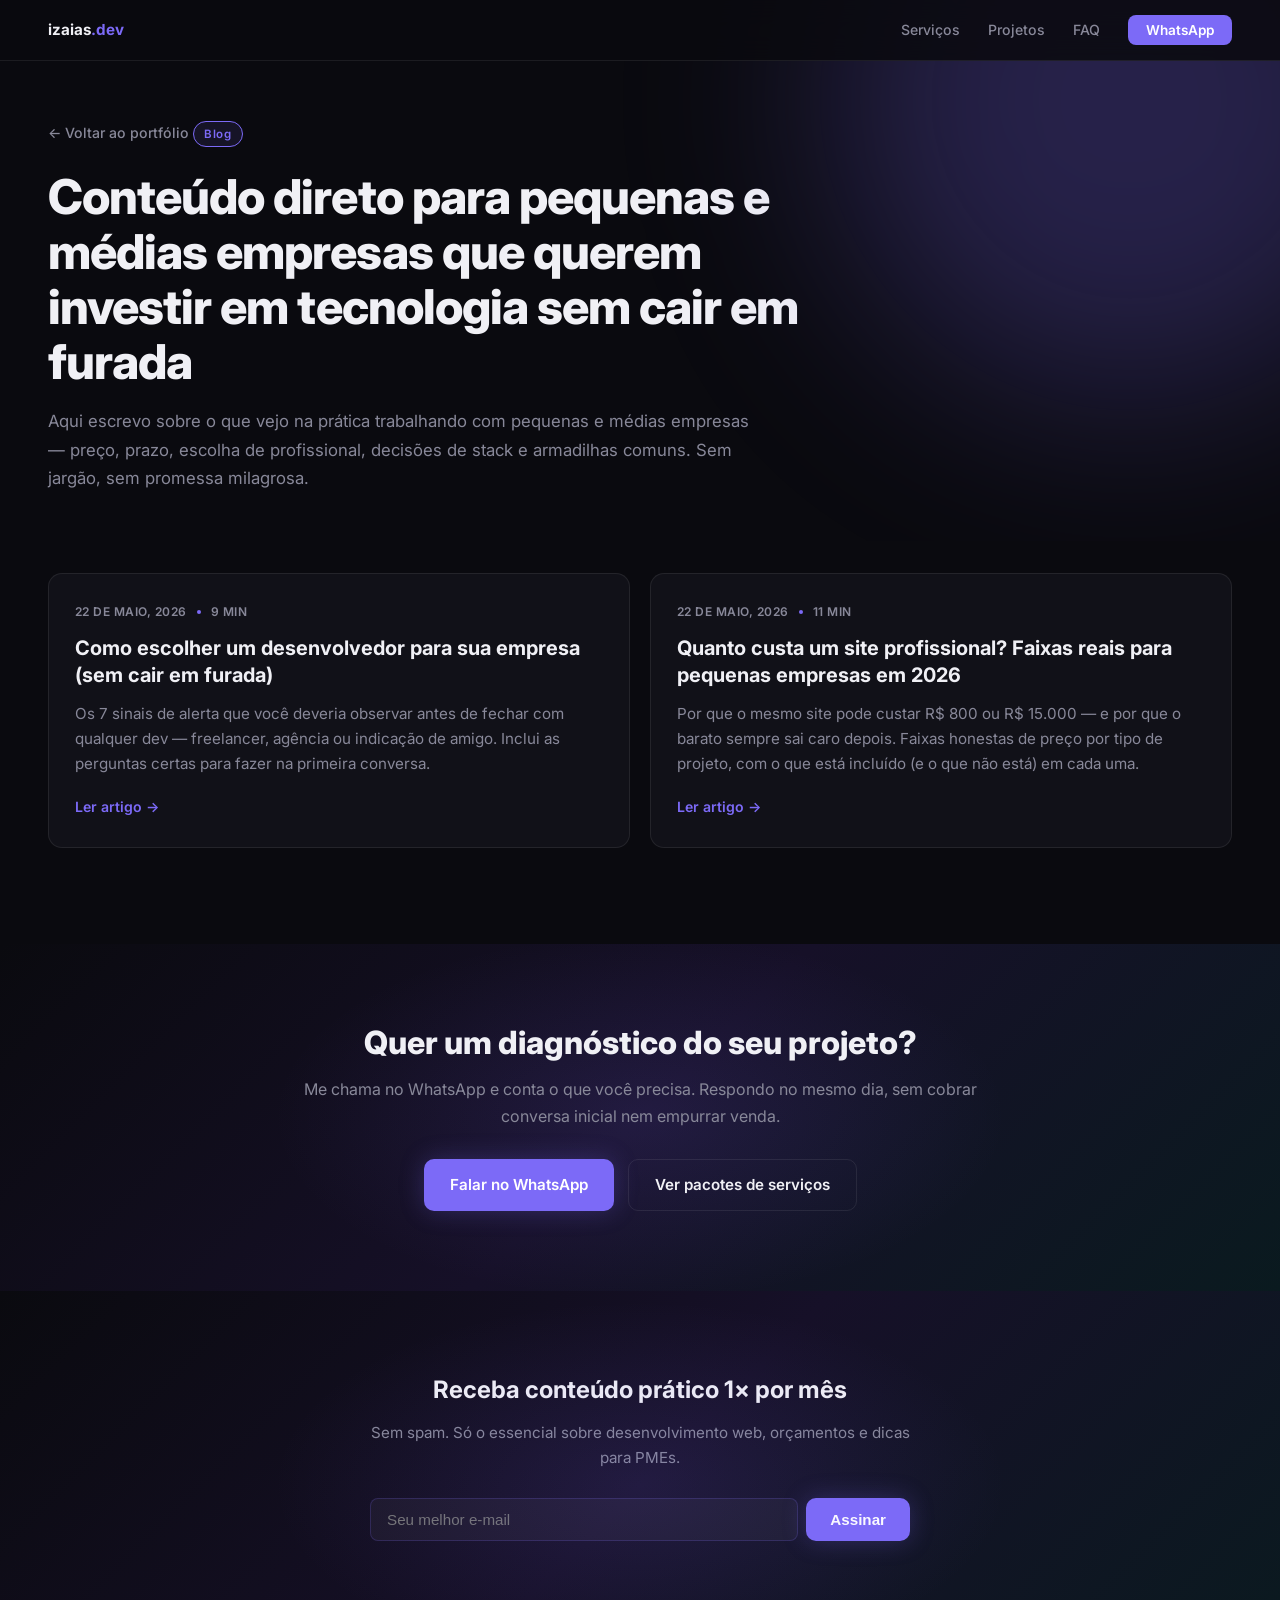
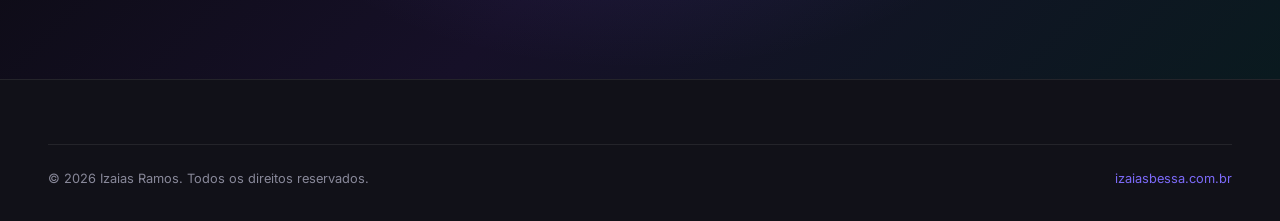
==== commit 8f8043ee: "feat: implement segmented WhatsApp messaging and enhance client showcase - Introduced distinct Whats" ====
--- a/blog/index.html
+++ b/blog/index.html
@@ -78,8 +78,7 @@
       <li><a href="../#services" data-section="blog-nav" data-button="Servicos">Serviços</a></li>
       <li><a href="../#projects" data-section="blog-nav" data-button="Projetos">Projetos</a></li>
       <li><a href="../#faq" data-section="blog-nav" data-button="FAQ">FAQ</a></li>
-      <li><a href="https://wa.me/5511998110569?text=Ol%C3%A1%20Izaias%21%20Vim%20pelo%20blog%20do%20seu%20portf%C3%B3lio."
-             target="_blank" rel="noopener"
+      <li><a href="https://wa.me/5511998110569" target="_blank" rel="noopener" data-wa-intent="blog"
              class="nav-cta" data-section="blog-nav" data-button="WhatsApp Topo">WhatsApp</a></li>
     </ul>
   </div>
@@ -139,8 +138,7 @@
       <h2>Quer um diagnóstico do seu projeto?</h2>
       <p>Me chama no WhatsApp e conta o que você precisa. Respondo no mesmo dia, sem cobrar conversa inicial nem empurrar venda.</p>
       <div class="blog-cta-actions">
-        <a href="https://wa.me/5511998110569?text=Ol%C3%A1%20Izaias%21%20Vim%20pelo%20blog%20do%20seu%20portf%C3%B3lio%20e%20quero%20conversar%20sobre%20um%20projeto."
-           target="_blank" rel="noopener"
+        <a href="https://wa.me/5511998110569" target="_blank" rel="noopener" data-wa-intent="blog"
            class="btn btn-primary"
            data-section="blog-cta-final" data-button="WhatsApp Final">
           Falar no WhatsApp
--- a/assets/css/main.css
+++ b/assets/css/main.css
@@ -25,7 +25,7 @@
 }
 
 /* ── UTILS ── */
-.container { max-width: 1080px; margin: 0 auto; padding: 0 24px; }
+.container { max-width: 1240px; margin: 0 auto; padding: 0 28px; }
 .mono { font-family: 'Fira Code', monospace; }
 .tag {
   display: inline-block;
@@ -234,7 +234,43 @@
   margin-bottom: 36px;
   line-height: 1.7;
 }
-.hero-actions { display: flex; gap: 14px; flex-wrap: wrap; }
+.hero-actions { display: flex; gap: 14px; flex-wrap: wrap; margin-bottom: 16px; }
+.hero-wa-intents {
+  display: flex;
+  flex-wrap: wrap;
+  align-items: center;
+  gap: 10px;
+  margin-bottom: 28px;
+}
+.hero-wa-label {
+  font-size: .82rem;
+  color: var(--muted);
+  margin-right: 4px;
+}
+.wa-intent-pill {
+  display: inline-flex;
+  align-items: center;
+  padding: 8px 14px;
+  border-radius: 999px;
+  border: 1px solid var(--border);
+  background: var(--bg3);
+  color: var(--ink);
+  font-size: .82rem;
+  font-weight: 600;
+  text-decoration: none;
+  transition: border-color .2s, color .2s, transform .2s;
+}
+.wa-intent-pill:hover {
+  border-color: #25D366;
+  color: #25D366;
+  transform: translateY(-1px);
+}
+.contact-wa-intents {
+  display: flex;
+  flex-wrap: wrap;
+  gap: 10px;
+  margin: 16px 0 20px;
+}
 .btn {
   display: inline-flex;
   align-items: center;
@@ -308,6 +344,30 @@
   justify-content: center;
   font-size: .8rem;
   color: var(--muted);
+}
+.about-quote {
+  margin-top: 20px;
+  padding: 16px 18px;
+  background: var(--bg3);
+  border: 1px solid var(--border);
+  border-left: 3px solid var(--accent);
+  border-radius: var(--radius);
+  text-align: left;
+}
+.about-quote p {
+  margin: 0;
+  font-size: .88rem;
+  line-height: 1.65;
+  color: var(--muted);
+  font-style: italic;
+}
+.about-quote cite {
+  display: block;
+  margin-top: 10px;
+  font-size: .78rem;
+  font-style: normal;
+  color: var(--ink);
+  font-weight: 600;
 }
 
 .about-text p { color: var(--muted); margin-bottom: 16px; line-height: 1.8; }
@@ -360,8 +420,35 @@
   transition: border-color .2s, transform .2s;
 }
 .trust-client-card:hover { border-color: var(--accent); transform: translateY(-3px); }
-.trust-client-icon { font-size: 2rem; margin-bottom: 10px; }
-.trust-client-name { font-size: .98rem; font-weight: 700; color: var(--ink); margin-bottom: 4px; }
+.client-mark {
+  width: 48px;
+  height: 48px;
+  margin: 0 auto 12px;
+  border-radius: 12px;
+  display: flex;
+  align-items: center;
+  justify-content: center;
+  font-size: .78rem;
+  font-weight: 700;
+  font-family: 'Fira Code', monospace;
+  letter-spacing: .04em;
+  border: 1px solid var(--border);
+  background: var(--bg);
+  color: var(--ink);
+}
+.client-mark--lg { width: 56px; height: 56px; font-size: .85rem; border-radius: 14px; }
+.client-mark--smartfit { border-color: rgba(255,229,0,.35); color: #ffe500; }
+.client-mark--amazonia { border-color: rgba(59,130,246,.35); color: #60a5fa; }
+.client-mark--psi { border-color: rgba(124,106,247,.35); color: var(--accent); }
+.client-mark--robozee { border-color: rgba(34,211,238,.35); color: var(--accent2); }
+.client-mark--admanager { border-color: rgba(168,85,247,.35); color: #a855f7; }
+.trust-client-name { font-size: .98rem; font-weight: 700; color: var(--ink); margin-bottom: 6px; }
+.trust-client-stat {
+  font-size: .8rem;
+  font-weight: 600;
+  color: var(--accent2);
+  margin-bottom: 6px;
+}
 .trust-client-tag {
   font-size: .76rem;
   color: var(--muted);
@@ -371,7 +458,7 @@
 .trust-meta-grid {
   display: grid;
   grid-template-columns: repeat(auto-fit, minmax(280px, 1fr));
-  gap: 16px;
+  gap: 20px;
   position: relative;
 }
 .trust-meta-card {
@@ -381,6 +468,39 @@
   padding: 24px;
   display: flex;
   flex-direction: column;
+}
+.trust-meta-grid--proofs {
+  display: flex;
+  flex-direction: column;
+  align-items: center;
+  gap: 28px;
+}
+.trust-meta-grid--proofs .trust-meta-card {
+  width: 100%;
+  max-width: 920px;
+  text-align: center;
+  align-items: center;
+}
+.trust-meta-grid--proofs .trust-meta-card--github {
+  max-width: 440px;
+}
+.trust-meta-grid--proofs .trust-meta-desc {
+  flex: none;
+  margin-bottom: 20px;
+}
+.trust-meta-grid--proofs .trust-meta-tags {
+  justify-content: center;
+  width: 100%;
+}
+.trust-meta-grid--proofs .trust-proof-link,
+.trust-meta-grid--proofs .trust-linkedin-gallery {
+  width: 100%;
+}
+.trust-meta-grid--proofs .trust-github-preview {
+  justify-content: center;
+}
+.trust-meta-grid--proofs .trust-linkedin-shot figcaption {
+  text-align: center;
 }
 .trust-meta-title {
   font-size: .75rem;
@@ -397,7 +517,88 @@
   margin-bottom: 16px;
   flex: 1;
 }
-.trust-meta-tags { display: flex; flex-wrap: wrap; gap: 8px; }
+.trust-meta-tags { display: flex; flex-wrap: wrap; gap: 8px; margin-top: auto; padding-top: 16px; }
+
+.trust-proof-link {
+  display: block;
+  border-radius: var(--radius);
+  overflow: hidden;
+  border: 1px solid var(--border);
+  transition: border-color .2s, transform .2s;
+}
+.trust-proof-link:hover {
+  border-color: var(--accent);
+  transform: translateY(-2px);
+}
+.trust-proof-img {
+  display: block;
+  width: 100%;
+  height: auto;
+}
+.trust-proof-link--github {
+  margin-top: 0;
+}
+
+.trust-linkedin-gallery {
+  display: flex;
+  flex-direction: column;
+  gap: 0;
+}
+.trust-linkedin-shot {
+  margin: 0;
+}
+.trust-linkedin-shot + .trust-linkedin-shot {
+  margin-top: 36px;
+  padding-top: 32px;
+  border-top: 1px solid var(--border);
+}
+.trust-linkedin-shot figcaption {
+  font-size: .8rem;
+  font-weight: 700;
+  letter-spacing: .08em;
+  text-transform: uppercase;
+  color: var(--accent2);
+  margin-bottom: 14px;
+}
+.trust-linkedin-shot .trust-proof-link {
+  margin-top: 0;
+}
+.trust-github-preview {
+  display: flex;
+  align-items: center;
+  gap: 14px;
+  padding: 16px;
+  background: var(--bg2);
+  min-height: 72px;
+}
+.trust-github-preview img {
+  width: 48px;
+  height: 48px;
+  border-radius: 50%;
+  flex-shrink: 0;
+}
+.trust-github-info {
+  display: flex;
+  flex-direction: column;
+  gap: 2px;
+  min-width: 0;
+}
+.trust-github-login {
+  font-weight: 700;
+  color: var(--ink);
+  font-size: .95rem;
+}
+.trust-github-stat {
+  font-size: .82rem;
+  color: var(--muted);
+}
+.trust-github-loading {
+  font-size: .82rem;
+  color: var(--muted);
+  padding: 16px;
+  display: block;
+  text-align: center;
+}
 
 /* ── PROJECTS ── */
 #projects {
@@ -451,12 +652,12 @@
   align-items: center;
   justify-content: center;
   gap: 12px;
-  font-size: 2.8rem;
   background: linear-gradient(135deg, var(--bg3), var(--bg2));
   border-bottom: 1px solid var(--border);
   position: relative;
   overflow: hidden;
 }
+.project-preview-placeholder .client-mark { margin: 0; position: relative; z-index: 1; }
 .project-preview-placeholder::after {
   content: '';
   position: absolute;
@@ -788,8 +989,45 @@
   bottom: 28px;
   right: 24px;
   z-index: 150;
-  width: 60px;
-  height: 60px;
+}
+.floating-whatsapp-menu {
+  position: absolute;
+  bottom: calc(100% + 12px);
+  right: 0;
+  min-width: 200px;
+  padding: 12px;
+  border-radius: var(--radius);
+  background: var(--bg2);
+  border: 1px solid var(--border);
+  box-shadow: 0 12px 40px rgba(0,0,0,.35);
+  display: flex;
+  flex-direction: column;
+  gap: 8px;
+}
+.floating-whatsapp-menu[hidden] { display: none; }
+.floating-whatsapp-menu-title {
+  margin: 0 0 4px;
+  font-size: .72rem;
+  font-weight: 600;
+  color: var(--muted);
+  text-transform: uppercase;
+  letter-spacing: .06em;
+}
+.floating-whatsapp-menu a {
+  display: block;
+  padding: 10px 12px;
+  border-radius: 8px;
+  background: var(--bg3);
+  border: 1px solid var(--border);
+  color: var(--ink);
+  font-size: .85rem;
+  font-weight: 600;
+  text-decoration: none;
+  transition: border-color .2s, color .2s;
+}
+.floating-whatsapp-menu a:hover {
+  border-color: #25D366;
+  color: #25D366;
 }
 .floating-whatsapp-btn {
   display: flex;
@@ -965,6 +1203,39 @@
   letter-spacing: .06em;
   text-transform: uppercase;
 }
+.testimonial-quote {
+  margin: 0;
+  padding: 16px 20px 0;
+  border: none;
+}
+.testimonial-quote p {
+  margin: 0;
+  font-size: .92rem;
+  line-height: 1.55;
+  color: var(--ink);
+  font-style: italic;
+}
+.testimonial-quote p::before { content: '\201C'; color: var(--accent); font-style: normal; }
+.testimonial-quote p::after { content: '\201D'; color: var(--accent); font-style: normal; }
+.testimonial-metrics {
+  display: flex;
+  flex-wrap: wrap;
+  gap: 8px;
+  padding: 12px 20px 16px;
+}
+.testimonial-metric {
+  font-size: .72rem;
+  color: var(--muted);
+  background: var(--bg3);
+  border: 1px solid var(--border);
+  border-radius: 999px;
+  padding: 4px 10px;
+  font-family: 'Fira Code', monospace;
+}
+.testimonial-metric strong {
+  color: var(--accent2);
+  font-weight: 700;
+}
 .testimonial-screenshot {
   width: 100%;
   display: block;
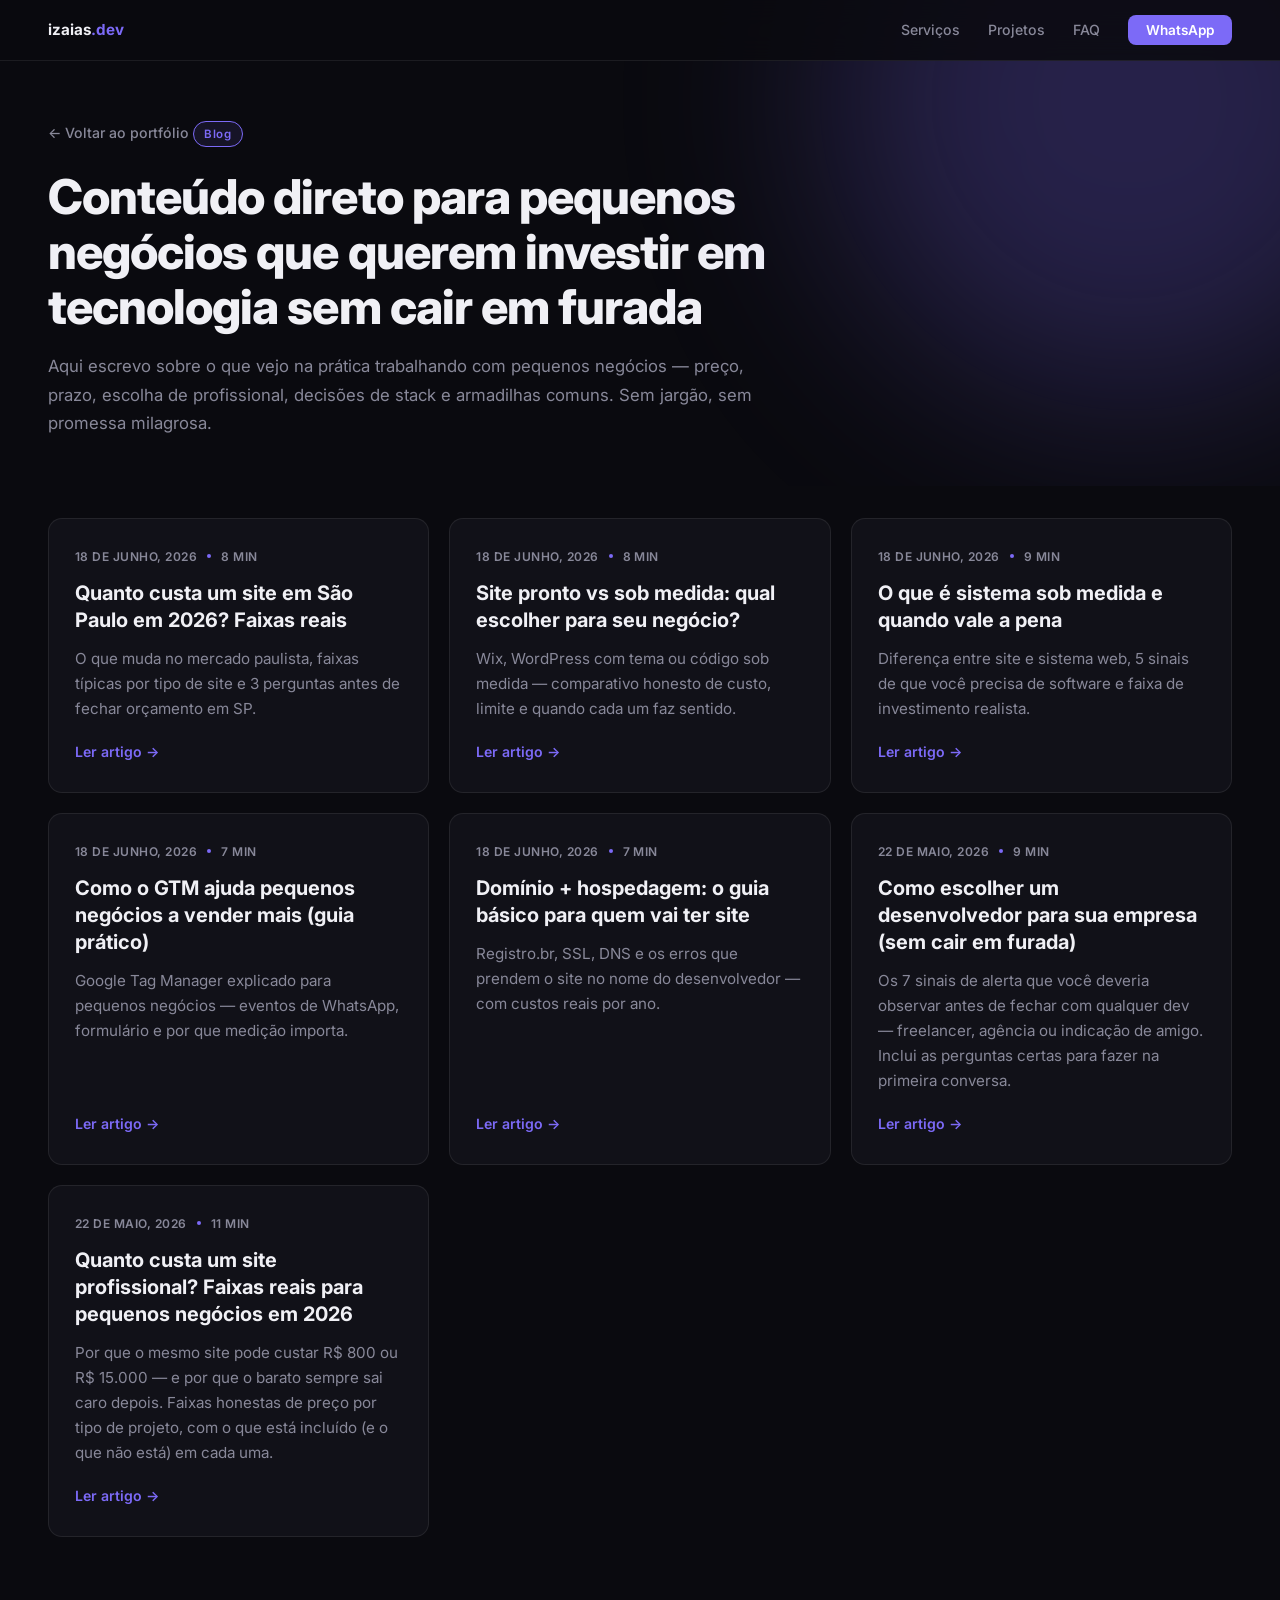
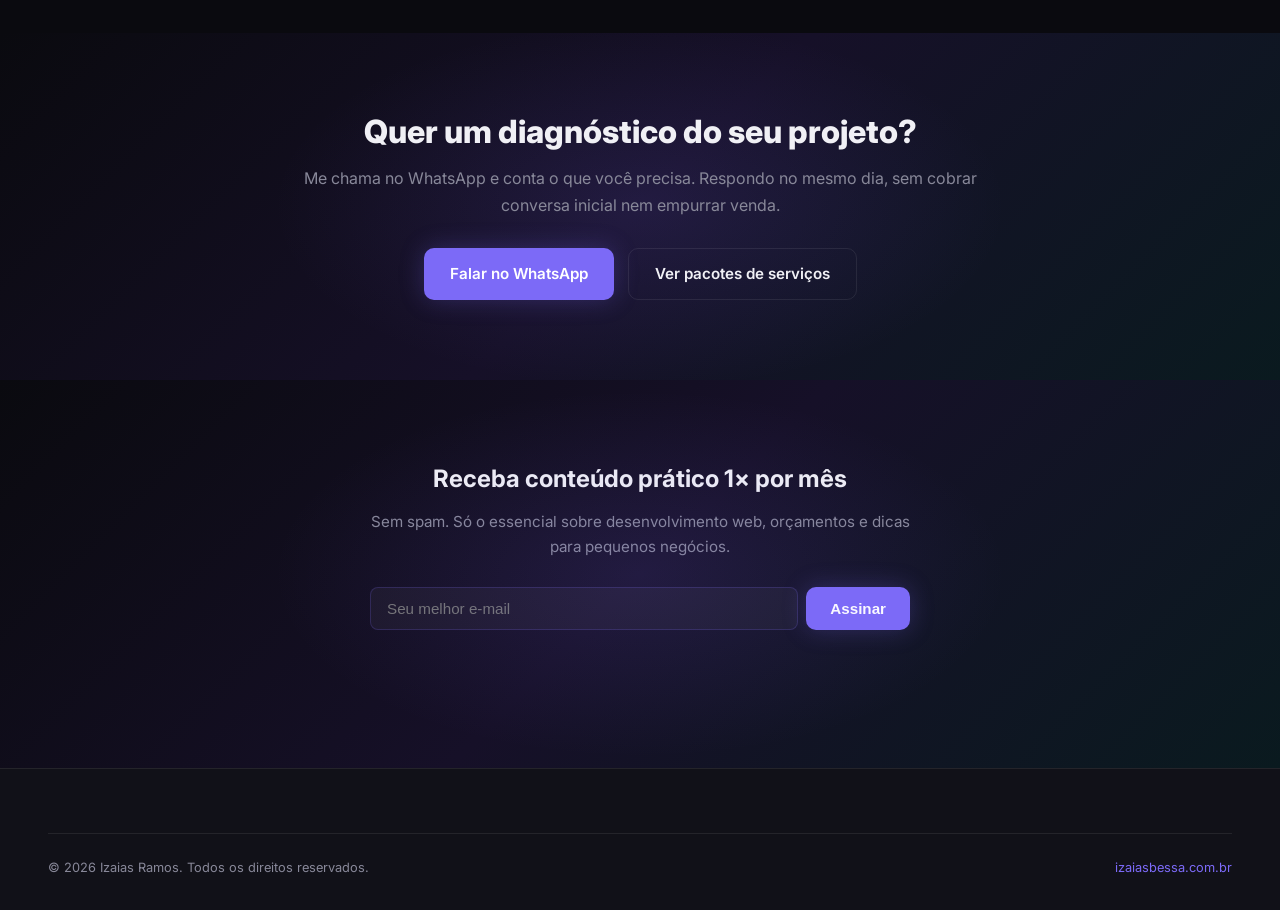
==== commit 9520e89a: "feat: expand blog content and update sitemap for improved SEO - Added 5 new blog posts focused on re" ====
--- a/blog/index.html
+++ b/blog/index.html
@@ -3,7 +3,7 @@
 <head>
   <meta charset="UTF-8" />
   <meta name="viewport" content="width=device-width, initial-scale=1.0" />
-  <title>Blog — Izaias Ramos | Sites e Sistemas Web para Pequenas Empresas</title>
+  <title>Blog — Izaias Ramos | Sites e Sistemas Web para Pequenos Negócios</title>
   <meta name="description" content="Conteúdo direto para empresários e gestores que querem investir em site, sistema ou automação sem cair em furada. Sem jargão, sem promessa milagrosa." />
   <meta name="robots" content="index, follow" />
   <meta name="author" content="Izaias Ramos" />
@@ -16,7 +16,7 @@
   <!-- Open Graph -->
   <meta property="og:locale" content="pt_BR" />
   <meta property="og:type" content="website" />
-  <meta property="og:title" content="Blog — Izaias Ramos | Sites e Sistemas Web para Pequenas Empresas" />
+  <meta property="og:title" content="Blog — Izaias Ramos | Sites e Sistemas Web para Pequenos Negócios" />
   <meta property="og:description" content="Conteúdo direto para empresários e gestores que querem investir em site, sistema ou automação sem cair em furada." />
   <meta property="og:url" content="https://www.izaiasbessa.com.br/blog/" />
   <meta property="og:site_name" content="Izaias Ramos Dev" />
@@ -25,7 +25,7 @@
   <!-- Twitter Card -->
   <meta name="twitter:card" content="summary_large_image" />
   <meta name="twitter:title" content="Blog — Izaias Ramos" />
-  <meta name="twitter:description" content="Conteúdo direto para pequenas e médias empresas sobre sites, sistemas web e automações." />
+  <meta name="twitter:description" content="Conteúdo direto para pequenos negócios sobre sites, sistemas web e automações." />
   <meta name="twitter:image" content="https://github.com/izaiasramos.png" />
 
   <!-- Schema.org Blog -->
@@ -34,7 +34,7 @@
     "@context": "https://schema.org",
     "@type": "Blog",
     "name": "Blog Izaias Ramos",
-    "description": "Conteúdo prático sobre sites, sistemas web e automações para pequenas e médias empresas.",
+    "description": "Conteúdo prático sobre sites, sistemas web e automações para pequenos negócios.",
     "url": "https://www.izaiasbessa.com.br/blog/",
     "author": {
       "@type": "Person",
@@ -44,13 +44,43 @@
     "blogPost": [
       {
         "@type": "BlogPosting",
+        "headline": "Quanto custa um site em São Paulo em 2026? Faixas reais",
+        "url": "https://www.izaiasbessa.com.br/blog/quanto-custa-site-sao-paulo-2026/",
+        "datePublished": "2026-06-18"
+      },
+      {
+        "@type": "BlogPosting",
+        "headline": "Site pronto vs sob medida: qual escolher para seu negócio?",
+        "url": "https://www.izaiasbessa.com.br/blog/site-pronto-vs-sob-medida-pme/",
+        "datePublished": "2026-06-18"
+      },
+      {
+        "@type": "BlogPosting",
+        "headline": "O que é sistema sob medida e quando vale a pena",
+        "url": "https://www.izaiasbessa.com.br/blog/sistema-sob-medida-quando-vale-pena/",
+        "datePublished": "2026-06-18"
+      },
+      {
+        "@type": "BlogPosting",
+        "headline": "Como o GTM ajuda pequenos negócios a vender mais",
+        "url": "https://www.izaiasbessa.com.br/blog/gtm-google-tag-manager-pme/",
+        "datePublished": "2026-06-18"
+      },
+      {
+        "@type": "BlogPosting",
+        "headline": "Domínio + hospedagem: guia básico para quem vai ter site",
+        "url": "https://www.izaiasbessa.com.br/blog/dominio-hospedagem-guia-pme/",
+        "datePublished": "2026-06-18"
+      },
+      {
+        "@type": "BlogPosting",
         "headline": "Como escolher um desenvolvedor para sua empresa (sem cair em furada)",
         "url": "https://www.izaiasbessa.com.br/blog/como-escolher-desenvolvedor-pme/",
         "datePublished": "2026-05-22"
       },
       {
         "@type": "BlogPosting",
-        "headline": "Quanto custa um site profissional? Faixas reais para pequenas empresas em 2026",
+        "headline": "Quanto custa um site profissional? Faixas reais para pequenos negócios em 2026",
         "url": "https://www.izaiasbessa.com.br/blog/site-profissional-quanto-custa/",
         "datePublished": "2026-05-22"
       }
@@ -89,9 +119,9 @@
   <div class="container">
     <a href="../" class="blog-back" data-section="blog-hero" data-button="Voltar Home">← Voltar ao portfólio</a>
     <p class="tag accent" style="margin-bottom:12px">Blog</p>
-    <h1>Conteúdo direto para pequenas e médias empresas que querem investir em tecnologia sem cair em furada</h1>
+    <h1>Conteúdo direto para pequenos negócios que querem investir em tecnologia sem cair em furada</h1>
     <p class="blog-hero-sub">
-      Aqui escrevo sobre o que vejo na prática trabalhando com pequenas e médias empresas — preço, prazo, escolha de profissional, decisões de stack e armadilhas comuns. Sem jargão, sem promessa milagrosa.
+      Aqui escrevo sobre o que vejo na prática trabalhando com pequenos negócios — preço, prazo, escolha de profissional, decisões de stack e armadilhas comuns. Sem jargão, sem promessa milagrosa.
     </p>
   </div>
 </section>
@@ -101,6 +131,71 @@
   <div class="container">
     <div class="blog-list-grid">
 
+      <a href="quanto-custa-site-sao-paulo-2026/" class="blog-card" data-section="blog-list" data-button="Post SP 2026">
+        <div class="blog-card-meta">
+          <span>18 de junho, 2026</span>
+          <span class="dot"></span>
+          <span>8 min</span>
+        </div>
+        <h2>Quanto custa um site em São Paulo em 2026? Faixas reais</h2>
+        <p>
+          O que muda no mercado paulista, faixas típicas por tipo de site e 3 perguntas antes de fechar orçamento em SP.
+        </p>
+        <span class="blog-card-cta">Ler artigo →</span>
+      </a>
+
+      <a href="site-pronto-vs-sob-medida-pme/" class="blog-card" data-section="blog-list" data-button="Post Pronto vs Medida">
+        <div class="blog-card-meta">
+          <span>18 de junho, 2026</span>
+          <span class="dot"></span>
+          <span>8 min</span>
+        </div>
+        <h2>Site pronto vs sob medida: qual escolher para seu negócio?</h2>
+        <p>
+          Wix, WordPress com tema ou código sob medida — comparativo honesto de custo, limite e quando cada um faz sentido.
+        </p>
+        <span class="blog-card-cta">Ler artigo →</span>
+      </a>
+
+      <a href="sistema-sob-medida-quando-vale-pena/" class="blog-card" data-section="blog-list" data-button="Post Sistema Sob Medida">
+        <div class="blog-card-meta">
+          <span>18 de junho, 2026</span>
+          <span class="dot"></span>
+          <span>9 min</span>
+        </div>
+        <h2>O que é sistema sob medida e quando vale a pena</h2>
+        <p>
+          Diferença entre site e sistema web, 5 sinais de que você precisa de software e faixa de investimento realista.
+        </p>
+        <span class="blog-card-cta">Ler artigo →</span>
+      </a>
+
+      <a href="gtm-google-tag-manager-pme/" class="blog-card" data-section="blog-list" data-button="Post GTM Guia">
+        <div class="blog-card-meta">
+          <span>18 de junho, 2026</span>
+          <span class="dot"></span>
+          <span>7 min</span>
+        </div>
+        <h2>Como o GTM ajuda pequenos negócios a vender mais (guia prático)</h2>
+        <p>
+          Google Tag Manager explicado para pequenos negócios — eventos de WhatsApp, formulário e por que medição importa.
+        </p>
+        <span class="blog-card-cta">Ler artigo →</span>
+      </a>
+
+      <a href="dominio-hospedagem-guia-pme/" class="blog-card" data-section="blog-list" data-button="Post Dominio Hospedagem">
+        <div class="blog-card-meta">
+          <span>18 de junho, 2026</span>
+          <span class="dot"></span>
+          <span>7 min</span>
+        </div>
+        <h2>Domínio + hospedagem: o guia básico para quem vai ter site</h2>
+        <p>
+          Registro.br, SSL, DNS e os erros que prendem o site no nome do desenvolvedor — com custos reais por ano.
+        </p>
+        <span class="blog-card-cta">Ler artigo →</span>
+      </a>
+
       <a href="como-escolher-desenvolvedor-pme/" class="blog-card" data-section="blog-list" data-button="Post Escolher Desenvolvedor">
         <div class="blog-card-meta">
           <span>22 de maio, 2026</span>
@@ -120,7 +215,7 @@
           <span class="dot"></span>
           <span>11 min</span>
         </div>
-        <h2>Quanto custa um site profissional? Faixas reais para pequenas empresas em 2026</h2>
+        <h2>Quanto custa um site profissional? Faixas reais para pequenos negócios em 2026</h2>
         <p>
           Por que o mesmo site pode custar R$ 800 ou R$ 15.000 — e por que o barato sempre sai caro depois. Faixas honestas de preço por tipo de projeto, com o que está incluído (e o que não está) em cada uma.
         </p>
@@ -156,7 +251,7 @@
   <div class="container">
     <div class="newsletter-inner">
       <h3>Receba conteúdo prático 1× por mês</h3>
-      <p>Sem spam. Só o essencial sobre desenvolvimento web, orçamentos e dicas para PMEs.</p>
+      <p>Sem spam. Só o essencial sobre desenvolvimento web, orçamentos e dicas para pequenos negócios.</p>
       <form class="newsletter-form">
         <input type="text" name="website" style="display:none" tabindex="-1" autocomplete="off" />
         <input type="email" placeholder="Seu melhor e-mail" required />
@@ -180,7 +275,7 @@
 </footer>
 
 <!-- Google Tag Manager -->
-<script defer>(function (w, d, s, l, i) {
+<script>(function (w, d, s, l, i) {
     w[l] = w[l] || []; w[l].push({
       'gtm.start':
         new Date().getTime(), event: 'gtm.js'
--- a/assets/css/main.css
+++ b/assets/css/main.css
@@ -18,7 +18,7 @@
 body {
   background: var(--bg);
   color: var(--ink);
-  font-family: 'Inter', sans-serif;
+  font-family: 'Inter', system-ui, -apple-system, sans-serif;
   font-size: 16px;
   line-height: 1.6;
   overflow-x: hidden;
@@ -533,7 +533,9 @@
 .trust-proof-img {
   display: block;
   width: 100%;
+  max-width: 1020px;
   height: auto;
+  margin-inline: auto;
 }
 .trust-proof-link--github {
   margin-top: 0;
@@ -973,7 +975,7 @@
   border-radius: 8px;
   padding: 11px 14px;
   color: var(--ink);
-  font-family: 'Inter', sans-serif;
+  font-family: 'Inter', system-ui, -apple-system, sans-serif;
   font-size: .92rem;
   outline: none;
   transition: border-color .2s;
